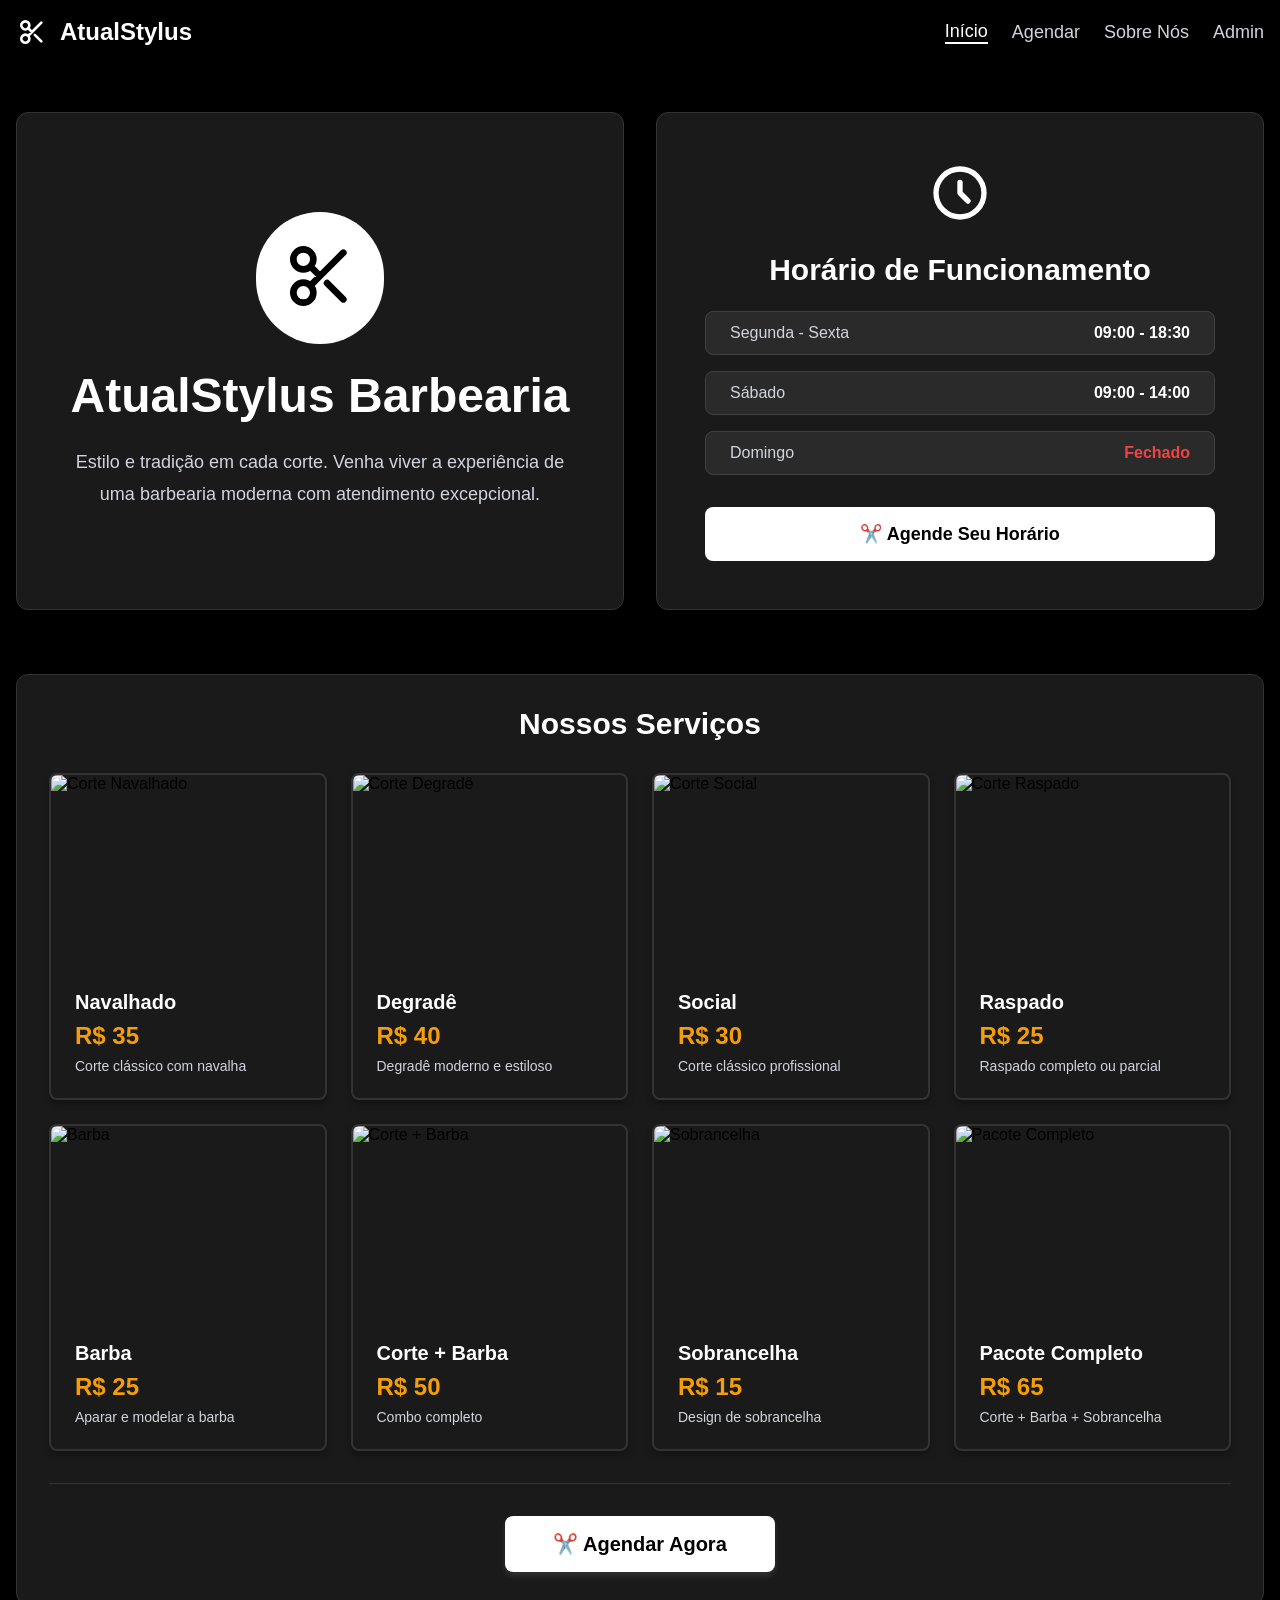
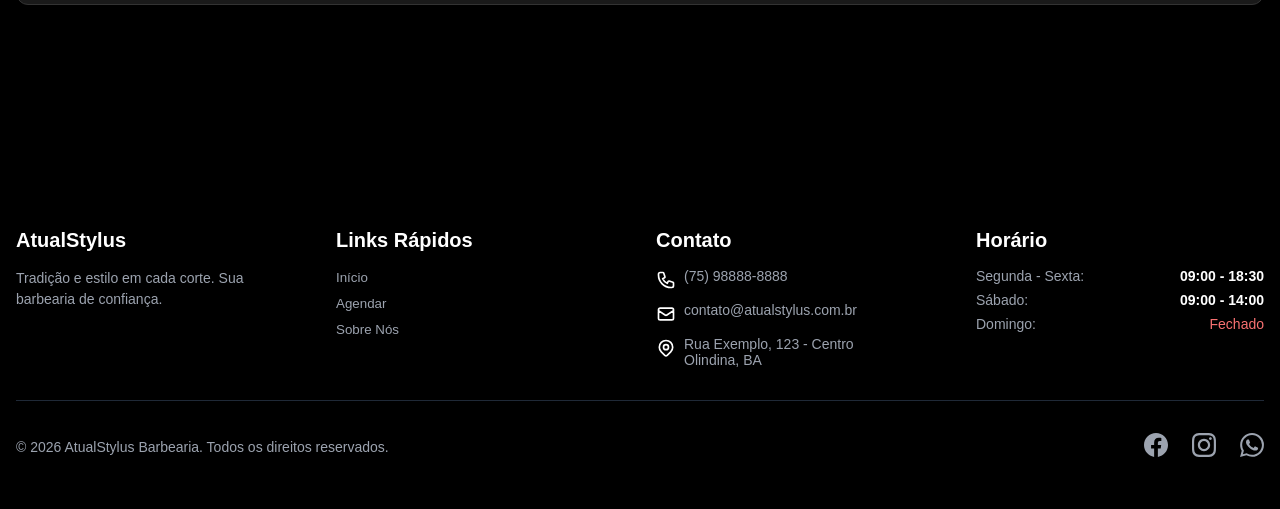
==== Index.html @ 541017ac "Primeiro commit" ====
<!DOCTYPE html>
<html lang="pt-BR">
<head>
    <meta charset="UTF-8">
    <meta name="viewport" content="width=device-width, initial-scale=1.0">
    <title>AtualStylus Barbearia</title>
    <script src="https://cdn.tailwindcss.com"></script>
    <link rel="stylesheet" href="style.css">
</head>
<body class="corpo-site">
    <!-- CABEÇALHO -->
    <header class="cabecalho">
        <div class="container-cabecalho">
            <div class="barra-navegacao">
                <!-- LOGO -->
                <div class="logo">
                    <svg class="icone-logo" fill="none" stroke="currentColor" viewBox="0 0 24 24">
                        <path stroke-linecap="round" stroke-linejoin="round" stroke-width="2" d="M14.121 14.121L19 19m-7-7l7-7m-7 7l-2.879 2.879M12 12L9.121 9.121m0 5.758a3 3 0 10-4.243 4.243 3 3 0 004.243-4.243zm0-5.758a3 3 0 10-4.243-4.243 3 3 0 004.243 4.243z" />
                    </svg>
                    <h1 class="nome-logo">AtualStylus</h1>
                </div>
                
                <!-- BOTÃO MENU MOBILE -->
                <button id="botaoMenuMobile" class="botao-menu-mobile">
                    <svg id="iconeMenu" class="icone-hamburguer" fill="none" stroke="currentColor" viewBox="0 0 24 24">
                        <path stroke-linecap="round" stroke-linejoin="round" stroke-width="2" d="M4 6h16M4 12h16M4 18h16" />
                    </svg>
                    <svg id="iconeFechar" class="icone-fechar hidden" fill="none" stroke="currentColor" viewBox="0 0 24 24">
                        <path stroke-linecap="round" stroke-linejoin="round" stroke-width="2" d="M6 18L18 6M6 6l12 12" />
                    </svg>
                </button>

                <!-- NAVEGAÇÃO DESKTOP -->
                <nav id="navegacaoDesktop" class="menu-desktop">
                    <button onclick="mostrarPagina('inicio')" class="link-menu ativo">Início</button>
                    <button onclick="mostrarPagina('agendamento')" class="link-menu">Agendar</button>
                    <button onclick="mostrarPagina('sobre')" class="link-menu">Sobre Nós</button>
                    <button onclick="mostrarPagina('login')" id="botaoAdmin" class="link-menu">Admin</button>
                    <button onclick="deslogar()" id="botaoSair" class="link-menu-sair hidden">Sair</button>
                </nav>
            </div>

            <!-- NAVEGAÇÃO MOBILE -->
            <nav id="navegacaoMobile" class="menu-mobile hidden">
                <button onclick="mostrarPagina('inicio')" class="item-menu-mobile">Início</button>
                <button onclick="mostrarPagina('agendamento')" class="item-menu-mobile">Agendar</button>
                <button onclick="mostrarPagina('sobre')" class="item-menu-mobile">Sobre Nós</button>
                <button onclick="mostrarPagina('login')" id="botaoAdminMobile" class="item-menu-mobile">Admin</button>
                <button onclick="deslogar()" id="botaoSairMobile" class="item-menu-mobile-sair hidden">Sair</button>
            </nav>
        </div>
    </header>

    <!-- CONTEÚDO PRINCIPAL -->
    <main class="conteudo-principal">
        
        <!-- PÁGINA INICIAL -->
        <div id="paginaInicio" class="pagina ativa">
            <!-- SEÇÃO HERO COM 2 COLUNAS -->
            <div class="secao-hero-dividida">
                <!-- COLUNA ESQUERDA - TEXTO -->
                <div class="coluna-hero-texto">
                    <div class="conteudo-hero-texto">
                        <div class="container-icone-hero">
                            <div class="circulo-icone">
                                <svg class="icone-tesoura-grande" fill="none" stroke="currentColor" viewBox="0 0 24 24">
                                    <path stroke-linecap="round" stroke-linejoin="round" stroke-width="2" d="M14.121 14.121L19 19m-7-7l7-7m-7 7l-2.879 2.879M12 12L9.121 9.121m0 5.758a3 3 0 10-4.243 4.243 3 3 0 004.243-4.243zm0-5.758a3 3 0 10-4.243-4.243 3 3 0 004.243 4.243z" />
                                </svg>
                            </div>
                        </div>
                        <h2 class="titulo-hero">AtualStylus Barbearia</h2>
                        <p class="subtitulo-hero">
                            Estilo e tradição em cada corte. Venha viver a experiência de uma barbearia moderna com atendimento excepcional.
                        </p>
                    </div>
                </div>

                <!-- COLUNA DIREITA - HORÁRIO E BOTÃO -->
                <div class="coluna-hero-horario">
                    <div class="caixa-horario-hero">
                        <svg class="icone-relogio-hero" fill="none" stroke="currentColor" viewBox="0 0 24 24">
                            <path stroke-linecap="round" stroke-linejoin="round" stroke-width="2" d="M12 8v4l3 3m6-3a9 9 0 11-18 0 9 9 0 0118 0z" />
                        </svg>
                        <h3 class="titulo-horario-hero">Horário de Funcionamento</h3>
                        <div class="lista-horarios-hero">
                            <div class="item-horario-hero">
                                <span class="dia-semana-hero">Segunda - Sexta</span>
                                <span class="hora-funcionamento-hero">09:00 - 18:30</span>
                            </div>
                            <div class="item-horario-hero">
                                <span class="dia-semana-hero">Sábado</span>
                                <span class="hora-funcionamento-hero">09:00 - 14:00</span>
                            </div>
                            <div class="item-horario-hero">
                                <span class="dia-semana-hero">Domingo</span>
                                <span class="hora-fechado-hero">Fechado</span>
                            </div>
                        </div>
                        <button onclick="mostrarPagina('agendamento')" class="botao-agendar-hero">
                            ✂️ Agende Seu Horário
                        </button>
                    </div>
                </div>
            </div>

            <!-- SEÇÃO SERVIÇOS -->
            <div class="secao-servicos">
                <h3 class="titulo-secao">Nossos Serviços</h3>
                <div class="grid-servicos">
                    <div class="cartao-servico" onclick="agendarServico('Navalhado - R$ 35')">
                        <div class="imagem-servico">
                            <img src="https://images.unsplash.com/photo-1621605815971-fbc98d665033?w=400&h=300&fit=crop" alt="Corte Navalhado" class="foto-servico">
                        </div>
                        <h4 class="nome-servico">Navalhado</h4>
                        <p class="preco-servico">R$ 35</p>
                        <p class="descricao-servico">Corte clássico com navalha</p>
                    </div>
                    <div class="cartao-servico" onclick="agendarServico('Degradê - R$ 40')">
                        <div class="imagem-servico">
                            <img src="https://images.unsplash.com/photo-1622286342621-4bd786c2447c?w=400&h=300&fit=crop" alt="Corte Degradê" class="foto-servico">
                        </div>
                        <h4 class="nome-servico">Degradê</h4>
                        <p class="preco-servico">R$ 40</p>
                        <p class="descricao-servico">Degradê moderno e estiloso</p>
                    </div>
                    <div class="cartao-servico" onclick="agendarServico('Social - R$ 30')">
                        <div class="imagem-servico">
                            <img src="https://images.unsplash.com/photo-1605497788044-5a32c7078486?w=400&h=300&fit=crop" alt="Corte Social" class="foto-servico">
                        </div>
                        <h4 class="nome-servico">Social</h4>
                        <p class="preco-servico">R$ 30</p>
                        <p class="descricao-servico">Corte clássico profissional</p>
                    </div>
                    <div class="cartao-servico" onclick="agendarServico('Raspado - R$ 25')">
                        <div class="imagem-servico">
                            <img src="https://images.unsplash.com/photo-1503951914875-452162b0f3f1?w=400&h=300&fit=crop" alt="Corte Raspado" class="foto-servico">
                        </div>
                        <h4 class="nome-servico">Raspado</h4>
                        <p class="preco-servico">R$ 25</p>
                        <p class="descricao-servico">Raspado completo ou parcial</p>
                    </div>
                    <div class="cartao-servico" onclick="agendarServico('Barba - R$ 25')">
                        <div class="imagem-servico">
                            <img src="https://images.unsplash.com/photo-1621607512214-68297480165e?w=400&h=300&fit=crop" alt="Barba" class="foto-servico">
                        </div>
                        <h4 class="nome-servico">Barba</h4>
                        <p class="preco-servico">R$ 25</p>
                        <p class="descricao-servico">Aparar e modelar a barba</p>
                    </div>
                    <div class="cartao-servico" onclick="agendarServico('Corte + Barba - R$ 50')">
                        <div class="imagem-servico">
                            <img src="https://images.unsplash.com/photo-1599351431202-1e0f0137899a?w=400&h=300&fit=crop" alt="Corte + Barba" class="foto-servico">
                        </div>
                        <h4 class="nome-servico">Corte + Barba</h4>
                        <p class="preco-servico">R$ 50</p>
                        <p class="descricao-servico">Combo completo</p>
                    </div>
                    <div class="cartao-servico" onclick="agendarServico('Sobrancelha - R$ 15')">
                        <div class="imagem-servico">
                            <img src="https://images.unsplash.com/photo-1587904862716-b5c6ac1d6d43?w=400&h=300&fit=crop" alt="Sobrancelha" class="foto-servico">
                        </div>
                        <h4 class="nome-servico">Sobrancelha</h4>
                        <p class="preco-servico">R$ 15</p>
                        <p class="descricao-servico">Design de sobrancelha</p>
                    </div>
                    <div class="cartao-servico" onclick="agendarServico('Pacote Completo - R$ 65')">
                        <div class="imagem-servico">
                            <img src="https://images.unsplash.com/photo-1585747860715-2ba37e788b70?w=400&h=300&fit=crop" alt="Pacote Completo" class="foto-servico">
                        </div>
                        <h4 class="nome-servico">Pacote Completo</h4>
                        <p class="preco-servico">R$ 65</p>
                        <p class="descricao-servico">Corte + Barba + Sobrancelha</p>
                    </div>
                </div>
                
                <!-- BOTÃO DE AGENDAMENTO NO FINAL DOS SERVIÇOS -->
                <div class="container-botao-servicos">
                    <button onclick="mostrarPagina('agendamento')" class="botao-agendar-servicos">
                        ✂️ Agendar Agora
                    </button>
                </div>
            </div>
        </div>

        <!-- PÁGINA AGENDAMENTO -->
        <div id="paginaAgendamento" class="pagina">
            <div class="container-agendamento">
                <h2 class="titulo-agendamento">Agende seu Horário</h2>
                
                <!-- STATUS DE FIDELIDADE -->
                <div id="statusFidelidade"></div>
                
                <div class="formulario-agendamento">
                    <div class="campo-formulario">
                        <label class="label-campo">Nome Completo</label>
                        <input type="text" id="campoNome" class="input-campo" placeholder="Seu nome">
                    </div>

                    <div class="campo-formulario">
                        <label class="label-campo">WhatsApp</label>
                        <input type="tel" id="campoTelefone" class="input-campo" placeholder="(00) 00000-0000">
                        <p class="texto-info-fidelidade">💡 Seu número é usado para o programa de fidelidade</p>
                    </div>

                    <div class="campo-formulario">
                        <label class="label-campo">Escolha seu Barbeiro</label>
                        <div class="grid-barbeiros">
                            <label class="cartao-barbeiro">
                                <input type="radio" name="barbeiro" value="1" id="campoBarbeiro" class="input-radio-barbeiro">
                                <div class="conteudo-barbeiro">
                                    <img src="https://images.unsplash.com/photo-1507003211169-0a1dd7228f2d?w=200&h=200&fit=crop" alt="Carlos Silva" class="foto-barbeiro">
                                    <p class="nome-barbeiro-card">Carlos Silva</p>
                                </div>
                            </label>
                            <label class="cartao-barbeiro">
                                <input type="radio" name="barbeiro" value="2" class="input-radio-barbeiro">
                                <div class="conteudo-barbeiro">
                                    <img src="https://images.unsplash.com/photo-1500648767791-00dcc994a43e?w=200&h=200&fit=crop" alt="Roberto Santos" class="foto-barbeiro">
                                    <p class="nome-barbeiro-card">Roberto Santos</p>
                                </div>
                            </label>
                            <label class="cartao-barbeiro">
                                <input type="radio" name="barbeiro" value="3" class="input-radio-barbeiro">
                                <div class="conteudo-barbeiro">
                                    <img src="https://images.unsplash.com/photo-1506794778202-cad84cf45f1d?w=200&h=200&fit=crop" alt="Fernando Lima" class="foto-barbeiro">
                                    <p class="nome-barbeiro-card">Fernando Lima</p>
                                </div>
                            </label>
                        </div>
                    </div>

                    <div class="campo-formulario">
                        <label class="label-campo">Serviço</label>
                        <select id="campoServico" class="select-campo">
                            <option value="">Selecione um serviço</option>
                            <option value="Navalhado - R$ 35">Navalhado - R$ 35</option>
                            <option value="Degradê - R$ 40">Degradê - R$ 40</option>
                            <option value="Social - R$ 30">Social - R$ 30</option>
                            <option value="Raspado - R$ 25">Raspado - R$ 25</option>
                            <option value="Barba - R$ 25">Barba - R$ 25</option>
                            <option value="Corte + Barba - R$ 50">Corte + Barba - R$ 50</option>
                            <option value="Sobrancelha - R$ 15">Sobrancelha - R$ 15</option>
                            <option value="Pacote Completo - R$ 65">Pacote Completo - R$ 65</option>
                        </select>
                    </div>

                    <div class="campo-formulario">
                        <label class="label-campo">Data</label>
                        <input type="date" id="campoData" class="input-campo">
                    </div>

                    <div class="campo-formulario">
                        <label class="label-campo">Horário</label>
                        <select id="campoHorario" class="select-campo">
                            <option value="">Primeiro selecione data e barbeiro</option>
                        </select>
                        <p class="texto-info-horario">Os horários disponíveis variam por barbeiro</p>
                    </div>

                    <button onclick="confirmarAgendamento()" class="botao-confirmar">
                        Confirmar Agendamento
                    </button>
                </div>
            </div>
        </div>

        <!-- PÁGINA SOBRE NÓS -->
        <div id="paginaSobre" class="pagina">
            <div class="container-sobre">
                <div class="caixa-sobre">
                    <h2 class="titulo-sobre">Sobre Nós</h2>
                    <p class="texto-sobre">
                        A <strong class="destaque-texto">AtualStylus Barbearia</strong> nasceu com o propósito de resgatar a tradição das barbearias clássicas, combinando técnicas tradicionais com o melhor da modernidade.
                    </p>
                    <p class="texto-sobre">
                        Nossa equipe é formada por profissionais altamente qualificados e apaixonados pela arte de cuidar da aparência masculina. Cada corte é executado com precisão e dedicação, garantindo que você saia daqui não apenas com um visual renovado, mas com a autoestima elevada.
                    </p>
                    <p class="texto-sobre">
                        Venha nos visitar e descubra por que somos referência em estilo e qualidade na região!
                    </p>
                </div>

                <div class="grid-valores">
                    <div class="caixa-valor">
                        <h3 class="titulo-valor">Nossa Missão</h3>
                        <p class="texto-valor">
                            Proporcionar uma experiência única de cuidado pessoal, valorizando a tradição e o estilo de cada cliente.
                        </p>
                    </div>
                    <div class="caixa-valor">
                        <h3 class="titulo-valor">Nossos Valores</h3>
                        <p class="texto-valor">
                            Qualidade, respeito, tradição e excelência no atendimento são os pilares que guiam nosso trabalho diário.
                        </p>
                    </div>
                </div>
            </div>
        </div>

        <!-- PÁGINA LOGIN ADMIN -->
        <div id="paginaLogin" class="pagina">
            <div class="container-login">
                <div class="cabecalho-login">
                    <svg class="icone-cadeado" fill="none" stroke="currentColor" viewBox="0 0 24 24">
                        <path stroke-linecap="round" stroke-linejoin="round" stroke-width="2" d="M12 15v2m-6 4h12a2 2 0 002-2v-6a2 2 0 00-2-2H6a2 2 0 00-2 2v6a2 2 0 002 2zm10-10V7a4 4 0 00-8 0v4h8z" />
                    </svg>
                    <h2 class="titulo-login">Acesso Admin</h2>
                </div>
                <div class="formulario-login">
                    <div class="campo-formulario">
                        <label class="label-campo">Senha</label>
                        <input type="password" id="campoSenhaAdmin" class="input-campo" placeholder="Digite a senha">
                    </div>
                    <button onclick="fazerLogin()" class="botao-login">Entrar</button>
                    <p class="texto-info-senha">Senha padrão: admin123</p>
                </div>
            </div>
        </div>

        <!-- PÁGINA ADMIN -->
        <div id="paginaAdmin" class="pagina">
            <div class="painel-admin">
                <div class="cabecalho-admin">
                    <h2 class="titulo-admin">Agenda de Atendimentos</h2>
                    <span id="contadorAgendamentos" class="contador-agendamentos">0 agendamentos</span>
                </div>
                <div id="listaAgendamentos"></div>
            </div>
        </div>
    </main>

    <!-- RODAPÉ -->
    <footer class="rodape">
        <div class="container-rodape">
            <div class="grid-rodape">
                <!-- COLUNA 1 - SOBRE -->
                <div class="coluna-rodape">
                    <h3 class="titulo-coluna">AtualStylus</h3>
                    <p class="texto-coluna">
                        Tradição e estilo em cada corte. Sua barbearia de confiança.
                    </p>
                </div>

                <!-- COLUNA 2 - LINKS RÁPIDOS -->
                <div class="coluna-rodape">
                    <h3 class="titulo-coluna-branca">Links Rápidos</h3>
                    <ul class="lista-links">
                        <li><button onclick="mostrarPagina('inicio')" class="link-rodape">Início</button></li>
                        <li><button onclick="mostrarPagina('agendamento')" class="link-rodape">Agendar</button></li>
                        <li><button onclick="mostrarPagina('sobre')" class="link-rodape">Sobre Nós</button></li>
                    </ul>
                </div>

                <!-- COLUNA 3 - CONTATO -->
                <div class="coluna-rodape">
                    <h3 class="titulo-coluna-branca">Contato</h3>
                    <ul class="lista-contato">
                        <li class="item-contato">
                            <svg class="icone-contato" fill="none" stroke="currentColor" viewBox="0 0 24 24">
                                <path stroke-linecap="round" stroke-linejoin="round" stroke-width="2" d="M3 5a2 2 0 012-2h3.28a1 1 0 01.948.684l1.498 4.493a1 1 0 01-.502 1.21l-2.257 1.13a11.042 11.042 0 005.516 5.516l1.13-2.257a1 1 0 011.21-.502l4.493 1.498a1 1 0 01.684.949V19a2 2 0 01-2 2h-1C9.716 21 3 14.284 3 6V5z" />
                            </svg>
                            <span class="texto-contato">(75) 98888-8888</span>
                        </li>
                        <li class="item-contato">
                            <svg class="icone-contato" fill="none" stroke="currentColor" viewBox="0 0 24 24">
                                <path stroke-linecap="round" stroke-linejoin="round" stroke-width="2" d="M3 8l7.89 5.26a2 2 0 002.22 0L21 8M5 19h14a2 2 0 002-2V7a2 2 0 00-2-2H5a2 2 0 00-2 2v10a2 2 0 002 2z" />
                            </svg>
                            <span class="texto-contato">contato@atualstylus.com.br</span>
                        </li>
                        <li class="item-contato">
                            <svg class="icone-contato" fill="none" stroke="currentColor" viewBox="0 0 24 24">
                                <path stroke-linecap="round" stroke-linejoin="round" stroke-width="2" d="M17.657 16.657L13.414 20.9a1.998 1.998 0 01-2.827 0l-4.244-4.243a8 8 0 1111.314 0z" />
                                <path stroke-linecap="round" stroke-linejoin="round" stroke-width="2" d="M15 11a3 3 0 11-6 0 3 3 0 016 0z" />
                            </svg>
                            <span class="texto-contato">Rua Exemplo, 123 - Centro<br>Olindina, BA</span>
                        </li>
                    </ul>
                </div>

                <!-- COLUNA 4 - HORÁRIO -->
                <div class="coluna-rodape">
                    <h3 class="titulo-coluna-branca">Horário</h3>
                    <ul class="lista-horario-rodape">
                        <li class="item-horario">
                            <span class="dia-semana">Segunda - Sexta:</span>
                            <span class="hora-funcionamento">09:00 - 18:30</span>
                        </li>
                        <li class="item-horario">
                            <span class="dia-semana">Sábado:</span>
                            <span class="hora-funcionamento">09:00 - 14:00</span>
                        </li>
                        <li class="item-horario">
                            <span class="dia-semana">Domingo:</span>
                            <span class="hora-fechado">Fechado</span>
                        </li>
                    </ul>
                </div>
            </div>

            <!-- LINHA DIVISÓRIA RODAPÉ -->
            <div class="divisoria-rodape">
                <div class="container-copyright">
                    <p class="texto-copyright">© 2026 AtualStylus Barbearia. Todos os direitos reservados.</p>
                    <div class="redes-sociais">
                        <a href="#" class="icone-rede-social">
                            <svg class="icone-social" fill="currentColor" viewBox="0 0 24 24">
                                <path d="M24 12.073c0-6.627-5.373-12-12-12s-12 5.373-12 12c0 5.99 4.388 10.954 10.125 11.854v-8.385H7.078v-3.47h3.047V9.43c0-3.007 1.792-4.669 4.533-4.669 1.312 0 2.686.235 2.686.235v2.953H15.83c-1.491 0-1.956.925-1.956 1.874v2.25h3.328l-.532 3.47h-2.796v8.385C19.612 23.027 24 18.062 24 12.073z"/>
                            </svg>
                        </a>
                        <a href="#" class="icone-rede-social">
                            <svg class="icone-social" fill="currentColor" viewBox="0 0 24 24">
                                <path d="M12 2.163c3.204 0 3.584.012 4.85.07 3.252.148 4.771 1.691 4.919 4.919.058 1.265.069 1.645.069 4.849 0 3.205-.012 3.584-.069 4.849-.149 3.225-1.664 4.771-4.919 4.919-1.266.058-1.644.07-4.85.07-3.204 0-3.584-.012-4.849-.07-3.26-.149-4.771-1.699-4.919-4.92-.058-1.265-.07-1.644-.07-4.849 0-3.204.013-3.583.07-4.849.149-3.227 1.664-4.771 4.919-4.919 1.266-.057 1.645-.069 4.849-.069zm0-2.163c-3.259 0-3.667.014-4.947.072-4.358.2-6.78 2.618-6.98 6.98-.059 1.281-.073 1.689-.073 4.948 0 3.259.014 3.668.072 4.948.2 4.358 2.618 6.78 6.98 6.98 1.281.058 1.689.072 4.948.072 3.259 0 3.668-.014 4.948-.072 4.354-.2 6.782-2.618 6.979-6.98.059-1.28.073-1.689.073-4.948 0-3.259-.014-3.667-.072-4.947-.196-4.354-2.617-6.78-6.979-6.98-1.281-.059-1.69-.073-4.949-.073zm0 5.838c-3.403 0-6.162 2.759-6.162 6.162s2.759 6.163 6.162 6.163 6.162-2.759 6.162-6.163c0-3.403-2.759-6.162-6.162-6.162zm0 10.162c-2.209 0-4-1.79-4-4 0-2.209 1.791-4 4-4s4 1.791 4 4c0 2.21-1.791 4-4 4zm6.406-11.845c-.796 0-1.441.645-1.441 1.44s.645 1.44 1.441 1.44c.795 0 1.439-.645 1.439-1.44s-.644-1.44-1.439-1.44z"/>
                            </svg>
                        </a>
                        <a href="https://wa.me/5575988888888" target="_blank" class="icone-rede-social">
                            <svg class="icone-social" fill="currentColor" viewBox="0 0 24 24">
                                <path d="M17.472 14.382c-.297-.149-1.758-.867-2.03-.967-.273-.099-.471-.148-.67.15-.197.297-.767.966-.94 1.164-.173.199-.347.223-.644.075-.297-.15-1.255-.463-2.39-1.475-.883-.788-1.48-1.761-1.653-2.059-.173-.297-.018-.458.13-.606.134-.133.298-.347.446-.52.149-.174.198-.298.298-.497.099-.198.05-.371-.025-.52-.075-.149-.669-1.612-.916-2.207-.242-.579-.487-.5-.669-.51-.173-.008-.371-.01-.57-.01-.198 0-.52.074-.792.372-.272.297-1.04 1.016-1.04 2.479 0 1.462 1.065 2.875 1.213 3.074.149.198 2.096 3.2 5.077 4.487.709.306 1.262.489 1.694.625.712.227 1.36.195 1.871.118.571-.085 1.758-.719 2.006-1.413.248-.694.248-1.289.173-1.413-.074-.124-.272-.198-.57-.347m-5.421 7.403h-.004a9.87 9.87 0 01-5.031-1.378l-.361-.214-3.741.982.998-3.648-.235-.374a9.86 9.86 0 01-1.51-5.26c.001-5.45 4.436-9.884 9.888-9.884 2.64 0 5.122 1.03 6.988 2.898a9.825 9.825 0 012.893 6.994c-.003 5.45-4.437 9.884-9.885 9.884m8.413-18.297A11.815 11.815 0 0012.05 0C5.495 0 .16 5.335.157 11.892c0 2.096.547 4.142 1.588 5.945L.057 24l6.305-1.654a11.882 11.882 0 005.683 1.448h.005c6.554 0 11.89-5.335 11.893-11.893a11.821 11.821 0 00-3.48-8.413z"/>
                            </svg>
                        </a>
                    </div>
                </div>
            </div>
        </div>
    </footer>

    <script src="script.js"></script>
</body>
</html>
---- style.css ----
/* RESET E CONFIGURAÇÕES GERAIS */
* {
    margin: 0;
    padding: 0;
    box-sizing: border-box;
}

body {
    font-family: 'Segoe UI', Tahoma, Geneva, Verdana, sans-serif;
}

select, input {
    color-scheme: dark;
}

/* Sobrescrever estilos do Tailwind */
.input-campo:focus,
.select-campo:focus {
    outline: 2px solid #ffffff;
    outline-offset: 2px;
}

.input-campo::placeholder {
    color: #6b7280;
}

/* CORPO DO SITE */
.corpo-site {
    background-color: #000000;
    min-height: 100vh;
}

/* SISTEMA DE PÁGINAS */
.pagina {
    display: none;
}

.pagina.ativa {
    display: block;
}

/* ========== CABEÇALHO ========== */
.cabecalho {
    background-color: #000000;
    box-shadow: 0 10px 15px -3px rgba(0, 0, 0, 0.1);
    position: sticky;
    top: 0;
    z-index: 50;
}

.container-cabecalho {
    max-width: 1280px;
    margin: 0 auto;
    padding: 0 1rem;
}

.barra-navegacao {
    display: flex;
    justify-content: space-between;
    align-items: center;
    padding: 1rem 0;
}

/* LOGO */
.logo {
    display: flex;
    align-items: center;
    gap: 0.75rem;
}

.icone-logo {
    height: 2rem;
    width: 2rem;
    color: #ffffff;
}

.nome-logo {
    font-size: 1.5rem;
    font-weight: bold;
    color: white;
}

/* MENU MOBILE */
.botao-menu-mobile {
    display: block;
    color: white;
    background: none;
    border: none;
    cursor: pointer;
}

.icone-hamburguer,
.icone-fechar {
    height: 1.5rem;
    width: 1.5rem;
}

/* NAVEGAÇÃO DESKTOP */
.menu-desktop {
    display: none;
    gap: 1.5rem;
}

.link-menu {
    font-size: 1.125rem;
    font-weight: 500;
    color: #d1d5db;
    background: none;
    border: none;
    cursor: pointer;
    transition: color 0.3s;
}

.link-menu:hover {
    color: white;
}

.link-menu.ativo {
    color: #ffffff;
    border-bottom: 2px solid #ffffff;
}

.link-menu-sair {
    font-size: 1.125rem;
    font-weight: 500;
    color: #f87171;
    background: none;
    border: none;
    cursor: pointer;
    transition: color 0.3s;
}

.link-menu-sair:hover {
    color: #fca5a5;
}

/* NAVEGAÇÃO MOBILE */
.menu-mobile {
    padding-bottom: 1rem;
    display: flex;
    flex-direction: column;
    gap: 0.5rem;
}

.item-menu-mobile {
    width: 100%;
    text-align: left;
    padding: 0.5rem 1rem;
    color: #d1d5db;
    background: none;
    border: none;
    border-radius: 0.375rem;
    cursor: pointer;
    transition: background-color 0.3s;
}

.item-menu-mobile:hover {
    background-color: #1f2937;
}

.item-menu-mobile-sair {
    width: 100%;
    text-align: left;
    padding: 0.5rem 1rem;
    color: #f87171;
    background: none;
    border: none;
    border-radius: 0.375rem;
    cursor: pointer;
    transition: background-color 0.3s;
}

.item-menu-mobile-sair:hover {
    background-color: #1f2937;
}

/* ========== CONTEÚDO PRINCIPAL ========== */
.conteudo-principal {
    max-width: 1280px;
    margin: 0 auto;
    padding: 3rem 1rem;
}

/* ========== PÁGINA INICIAL ========== */
/* SEÇÃO HERO COM 2 COLUNAS */
.secao-hero-dividida {
    display: grid;
    grid-template-columns: 1fr;
    gap: 2rem;
    margin-bottom: 4rem;
}

/* COLUNA ESQUERDA - TEXTO */
.coluna-hero-texto {
    background-color: #1a1a1a;
    border-radius: 0.75rem;
    padding: 3rem;
    border: 1px solid #333333;
    display: flex;
    align-items: center;
    justify-content: center;
}

.conteudo-hero-texto {
    text-align: center;
    width: 100%;
}

.container-icone-hero {
    display: flex;
    justify-content: center;
    margin-bottom: 1.5rem;
}

.circulo-icone {
    background-color: #ffffff;
    padding: 1.5rem;
    border-radius: 9999px;
}

.icone-tesoura-grande {
    height: 5rem;
    width: 5rem;
    color: #000000;
}

.titulo-hero {
    font-size: 3rem;
    font-weight: bold;
    color: white;
    margin-bottom: 1.5rem;
}

.subtitulo-hero {
    font-size: 1.125rem;
    color: #d1d5db;
    line-height: 1.75;
}

/* COLUNA DIREITA - HORÁRIO E BOTÃO */
.coluna-hero-horario {
    background-color: #1a1a1a;
    border-radius: 0.75rem;
    padding: 3rem;
    border: 1px solid #333333;
    display: flex;
    align-items: center;
    justify-content: center;
}

.caixa-horario-hero {
    width: 100%;
    text-align: center;
}

.icone-relogio-hero {
    height: 4rem;
    width: 4rem;
    color: #ffffff;
    margin: 0 auto 1.5rem;
}

.titulo-horario-hero {
    font-size: 1.875rem;
    font-weight: bold;
    color: white;
    margin-bottom: 1.5rem;
}

.lista-horarios-hero {
    display: flex;
    flex-direction: column;
    gap: 1rem;
    margin-bottom: 2rem;
}

.item-horario-hero {
    display: flex;
    justify-content: space-between;
    align-items: center;
    padding: 0.75rem 1.5rem;
    background-color: #2a2a2a;
    border-radius: 0.5rem;
    border: 1px solid #404040;
}

.dia-semana-hero {
    color: #d1d5db;
    font-weight: 500;
}

.hora-funcionamento-hero {
    color: #ffffff;
    font-weight: bold;
}

.hora-fechado-hero {
    color: #ef4444;
    font-weight: bold;
}

.botao-agendar-hero {
    background-color: #ffffff;
    color: #000000;
    padding: 1rem 2rem;
    border-radius: 0.5rem;
    font-size: 1.125rem;
    font-weight: 600;
    border: none;
    cursor: pointer;
    transition: all 0.3s;
    width: 100%;
}

.botao-agendar-hero:hover {
    background-color: #e5e5e5;
    transform: scale(1.05);
}

/* SEÇÃO SERVIÇOS */
.secao-servicos {
    background-color: #1a1a1a;
    border-radius: 0.75rem;
    padding: 2rem;
    margin-bottom: 4rem;
    border: 1px solid #333333;
}

.titulo-secao {
    font-size: 1.875rem;
    font-weight: bold;
    color: white;
    text-align: center;
    margin-bottom: 2rem;
}

/* CONTAINER BOTÃO NO FINAL DOS SERVIÇOS */
.container-botao-servicos {
    margin-top: 2rem;
    text-align: center;
    padding-top: 2rem;
    border-top: 1px solid #333333;
}

.botao-agendar-servicos {
    background-color: #ffffff;
    color: #000000;
    padding: 1rem 3rem;
    border-radius: 0.5rem;
    font-size: 1.25rem;
    font-weight: 600;
    border: none;
    cursor: pointer;
    transition: all 0.3s;
    box-shadow: 0 4px 6px rgba(255, 255, 255, 0.1);
}

.botao-agendar-servicos:hover {
    background-color: #e5e5e5;
    transform: scale(1.05);
    box-shadow: 0 6px 12px rgba(255, 255, 255, 0.2);
}

.grid-servicos {
    display: grid;
    grid-template-columns: 1fr;
    gap: 1.5rem;
}

.cartao-servico {
    background-color: #1a1a1a;
    border-radius: 0.5rem;
    overflow: hidden;
    cursor: pointer;
    transition: all 0.3s;
    box-shadow: 0 4px 6px rgba(0, 0, 0, 0.3);
    border: 2px solid #333333;
}

.cartao-servico:hover {
    background-color: #2a2a2a;
    transform: translateY(-5px);
    box-shadow: 0 10px 20px rgba(255, 255, 255, 0.1);
    border-color: #ffffff;
}

.imagem-servico {
    width: 100%;
    height: 200px;
    overflow: hidden;
    position: relative;
}

.foto-servico {
    width: 100%;
    height: 100%;
    object-fit: cover;
    transition: transform 0.3s;
}

.cartao-servico:hover .foto-servico {
    transform: scale(1.1);
}

.nome-servico {
    font-size: 1.25rem;
    font-weight: 600;
    color: white;
    margin: 1rem 1.5rem 0.5rem 1.5rem;
}

.preco-servico {
    font-size: 1.5rem;
    color: #f59e0b;
    font-weight: bold;
    margin: 0 1.5rem 0.5rem 1.5rem;
}

.descricao-servico {
    font-size: 0.875rem;
    color: #d1d5db;
    margin: 0 1.5rem 1.5rem 1.5rem;
}

/* ========== RESPONSIVO ========== */
@media (min-width: 768px) {
    .botao-menu-mobile {
        display: none;
    }
    
    .menu-desktop {
        display: flex;
    }
    
    .secao-hero-dividida {
        grid-template-columns: 1fr 1fr;
    }
    
    .grid-servicos {
        grid-template-columns: repeat(2, 1fr);
    }
    
    .grid-valores {
        grid-template-columns: repeat(2, 1fr);
    }
    
    .grid-rodape {
        grid-template-columns: repeat(2, 1fr);
    }
    
    .container-copyright {
        flex-direction: row;
        justify-content: space-between;
    }
}

@media (min-width: 1024px) {
    .grid-servicos {
        grid-template-columns: repeat(4, 1fr);
    }
    
    .grid-rodape {
        grid-template-columns: repeat(4, 1fr);
    }
}
.container-agendamento {
    max-width: 42rem;
    margin: 0 auto;
    background-color: #1a1a1a;
    border-radius: 0.75rem;
    padding: 2rem;
    border: 1px solid #333333;
}

.titulo-agendamento {
    font-size: 1.875rem;
    font-weight: bold;
    color: white;
    text-align: center;
    margin-bottom: 1.5rem;
}

.formulario-agendamento {
    display: flex;
    flex-direction: column;
    gap: 1.5rem;
}

.campo-formulario {
    display: flex;
    flex-direction: column;
}

.label-campo {
    display: block;
    color: #d1d5db;
    margin-bottom: 0.5rem;
    font-weight: 500;
}

.input-campo,
.select-campo {
    width: 100%;
    padding: 0.75rem 1rem;
    background-color: #374151;
    color: white;
    border-radius: 0.5rem;
    border: none;
    outline: none;
}

.input-campo:focus,
.select-campo:focus {
    ring: 2px;
    ring-color: #f59e0b;
}

.botao-confirmar {
    width: 100%;
    background-color: #ffffff;
    color: #000000;
    padding: 1rem;
    border-radius: 0.5rem;
    font-size: 1.125rem;
    font-weight: 600;
    border: none;
    cursor: pointer;
    transition: all 0.3s;
}

.botao-confirmar:hover {
    background-color: #e5e5e5;
    transform: scale(1.05);
}

/* ========== PÁGINA SOBRE ========== */
.container-sobre {
    max-width: 56rem;
    margin: 0 auto;
}

.caixa-sobre {
    background-color: #1a1a1a;
    border-radius: 0.75rem;
    padding: 2rem;
    margin-bottom: 2rem;
    border: 1px solid #333333;
}

.titulo-sobre {
    font-size: 2.25rem;
    font-weight: bold;
    color: white;
    text-align: center;
    margin-bottom: 1.5rem;
}

.texto-sobre {
    font-size: 1.125rem;
    color: #d1d5db;
    margin-bottom: 1rem;
    line-height: 1.75;
}

.destaque-texto {
    color: #ffffff;
    font-weight: bold;
}

.grid-valores {
    display: grid;
    grid-template-columns: 1fr;
    gap: 1.5rem;
}

.caixa-valor {
    background-color: #1a1a1a;
    border-radius: 0.75rem;
    padding: 1.5rem;
    border: 1px solid #333333;
}

.titulo-valor {
    font-size: 1.5rem;
    font-weight: bold;
    color: #ffffff;
    margin-bottom: 1rem;
}

.texto-valor {
    color: #d1d5db;
}

/* ========== PÁGINA LOGIN ========== */
.container-login {
    max-width: 28rem;
    margin: 0 auto;
    background-color: #1a1a1a;
    border-radius: 0.75rem;
    padding: 2rem;
    border: 1px solid #333333;
}

.cabecalho-login {
    text-align: center;
    margin-bottom: 1.5rem;
}

.icone-cadeado {
    height: 4rem;
    width: 4rem;
    color: #ffffff;
    margin: 0 auto 1rem auto;
}

.titulo-login {
    font-size: 1.875rem;
    font-weight: bold;
    color: white;
}

.formulario-login {
    display: flex;
    flex-direction: column;
    gap: 1.5rem;
}

.botao-login {
    width: 100%;
    background-color: #ffffff;
    color: #000000;
    padding: 0.75rem;
    border-radius: 0.5rem;
    font-weight: 600;
    border: none;
    cursor: pointer;
    transition: background-color 0.3s;
}

.botao-login:hover {
    background-color: #e5e5e5;
}

.texto-info-senha {
    color: #9ca3af;
    font-size: 0.875rem;
    text-align: center;
}

.texto-info-fidelidade {
    color: #9ca3af;
    font-size: 0.875rem;
    text-align: center;
}

.nome-barbeiro-card{
    color: #9ca3af;
    font-size: 0.875rem;
    text-align: start;
}

.texto-info-horario{
    color: #9ca3af;
    font-size: 0.875rem;
    text-align: center;
}

/* ========== PÁGINA ADMIN ========== */
.painel-admin {
    display: flex;
    flex-direction: column;
    gap: 1.5rem;
}

.cabecalho-admin {
    display: flex;
    justify-content: space-between;
    align-items: center;
    flex-wrap: wrap;
    gap: 1rem;
}

.titulo-admin {
    font-size: 1.875rem;
    font-weight: bold;
    color: white;
}

.contador-agendamentos {
    background-color: #ffffff;
    color: #000000;
    padding: 0.5rem 1rem;
    border-radius: 0.5rem;
    font-weight: 600;
}

.cartao-agendamento {
    background-color: #1a1a1a;
    border-radius: 0.75rem;
    padding: 1.5rem;
    transition: background-color 0.3s;
    margin-bottom: 1rem;
    border: 1px solid #333333;
}

.cartao-agendamento:hover {
    background-color: #2a2a2a;
}

.botao-cancelar {
    background-color: #ef4444;
    color: white;
    padding: 0.5rem 1.5rem;
    border-radius: 0.5rem;
    border: none;
    cursor: pointer;
    white-space: nowrap;
    transition: background-color 0.3s;
}

.botao-cancelar:hover {
    background-color: #dc2626;
}

/* ========== RODAPÉ ========== */
.rodape {
    background-color: #000000;
    margin-top: 4rem;
    padding: 3rem 0;
}

.container-rodape {
    max-width: 1280px;
    margin: 0 auto;
    padding: 0 1rem;
}

.grid-rodape {
    display: grid;
    grid-template-columns: 1fr;
    gap: 2rem;
    margin-bottom: 2rem;
}

.coluna-rodape {
    display: flex;
    flex-direction: column;
}

.titulo-coluna {
    font-size: 1.25rem;
    font-weight: bold;
    color: #ffffff;
    margin-bottom: 1rem;
}

.titulo-coluna-branca {
    font-size: 1.25rem;
    font-weight: bold;
    color: white;
    margin-bottom: 1rem;
}

.texto-coluna {
    color: #9ca3af;
    font-size: 0.875rem;
    line-height: 1.5;
}

.lista-links {
    list-style: none;
    display: flex;
    flex-direction: column;
    gap: 0.5rem;
}

.link-rodape {
    color: #9ca3af;
    background: none;
    border: none;
    cursor: pointer;
    text-align: left;
    padding: 0;
    transition: color 0.3s;
}

.link-rodape:hover {
    color: #ffffff;
}

.lista-contato {
    list-style: none;
    display: flex;
    flex-direction: column;
    gap: 0.75rem;
}

.item-contato {
    display: flex;
    align-items: flex-start;
    color: #9ca3af;
    font-size: 0.875rem;
}

.icone-contato {
    height: 1.25rem;
    width: 1.25rem;
    color: #ffffff;
    margin-right: 0.5rem;
    margin-top: 0.125rem;
    flex-shrink: 0;
}

.texto-contato {
    color: #9ca3af;
}

.lista-horario-rodape {
    list-style: none;
    display: flex;
    flex-direction: column;
    gap: 0.5rem;
}

.item-horario {
    display: flex;
    justify-content: space-between;
    color: #9ca3af;
    font-size: 0.875rem;
}

.dia-semana {
    color: #9ca3af;
}

.hora-funcionamento {
    color: #ffffff;
    font-weight: bold;
}

.hora-fechado {
    color: #f87171;
}

/* DIVISÓRIA DO RODAPÉ */
.divisoria-rodape {
    border-top: 1px solid #1f2937;
    padding-top: 2rem;
}

.container-copyright {
    display: flex;
    flex-direction: column;
    align-items: center;
    gap: 1rem;
}

.texto-copyright {
    color: #9ca3af;
    font-size: 0.875rem;
}

.redes-sociais {
    display: flex;
    gap: 1.5rem;
}

.icone-rede-social {
    color: #9ca3af;
    transition: color 0.3s;
}

.icone-rede-social:hover {
    color: #ffffff;
}

.icone-social {
    height: 1.5rem;
    width: 1.5rem;
}

/* ========== UTILITÁRIOS ========== */
.hidden {
    display: none;
}

/* ========== RESPONSIVO ========== */
@media (min-width: 768px) {
    .botao-menu-mobile {
        display: none;
    }
    
    .menu-desktop {
        display: flex;
    }
    
    .grid-servicos {
        grid-template-columns: repeat(2, 1fr);
    }
    
    .grid-valores {
        grid-template-columns: repeat(2, 1fr);
    }
    
    .grid-rodape {
        grid-template-columns: repeat(2, 1fr);
    }
    
    .container-copyright {
        flex-direction: row;
        justify-content: space-between;
    }
}

@media (min-width: 1024px) {
    .grid-servicos {
        grid-template-columns: repeat(4, 1fr);
    }
    
    .grid-rodape {
        grid-template-columns: repeat(4, 1fr);
    }
}
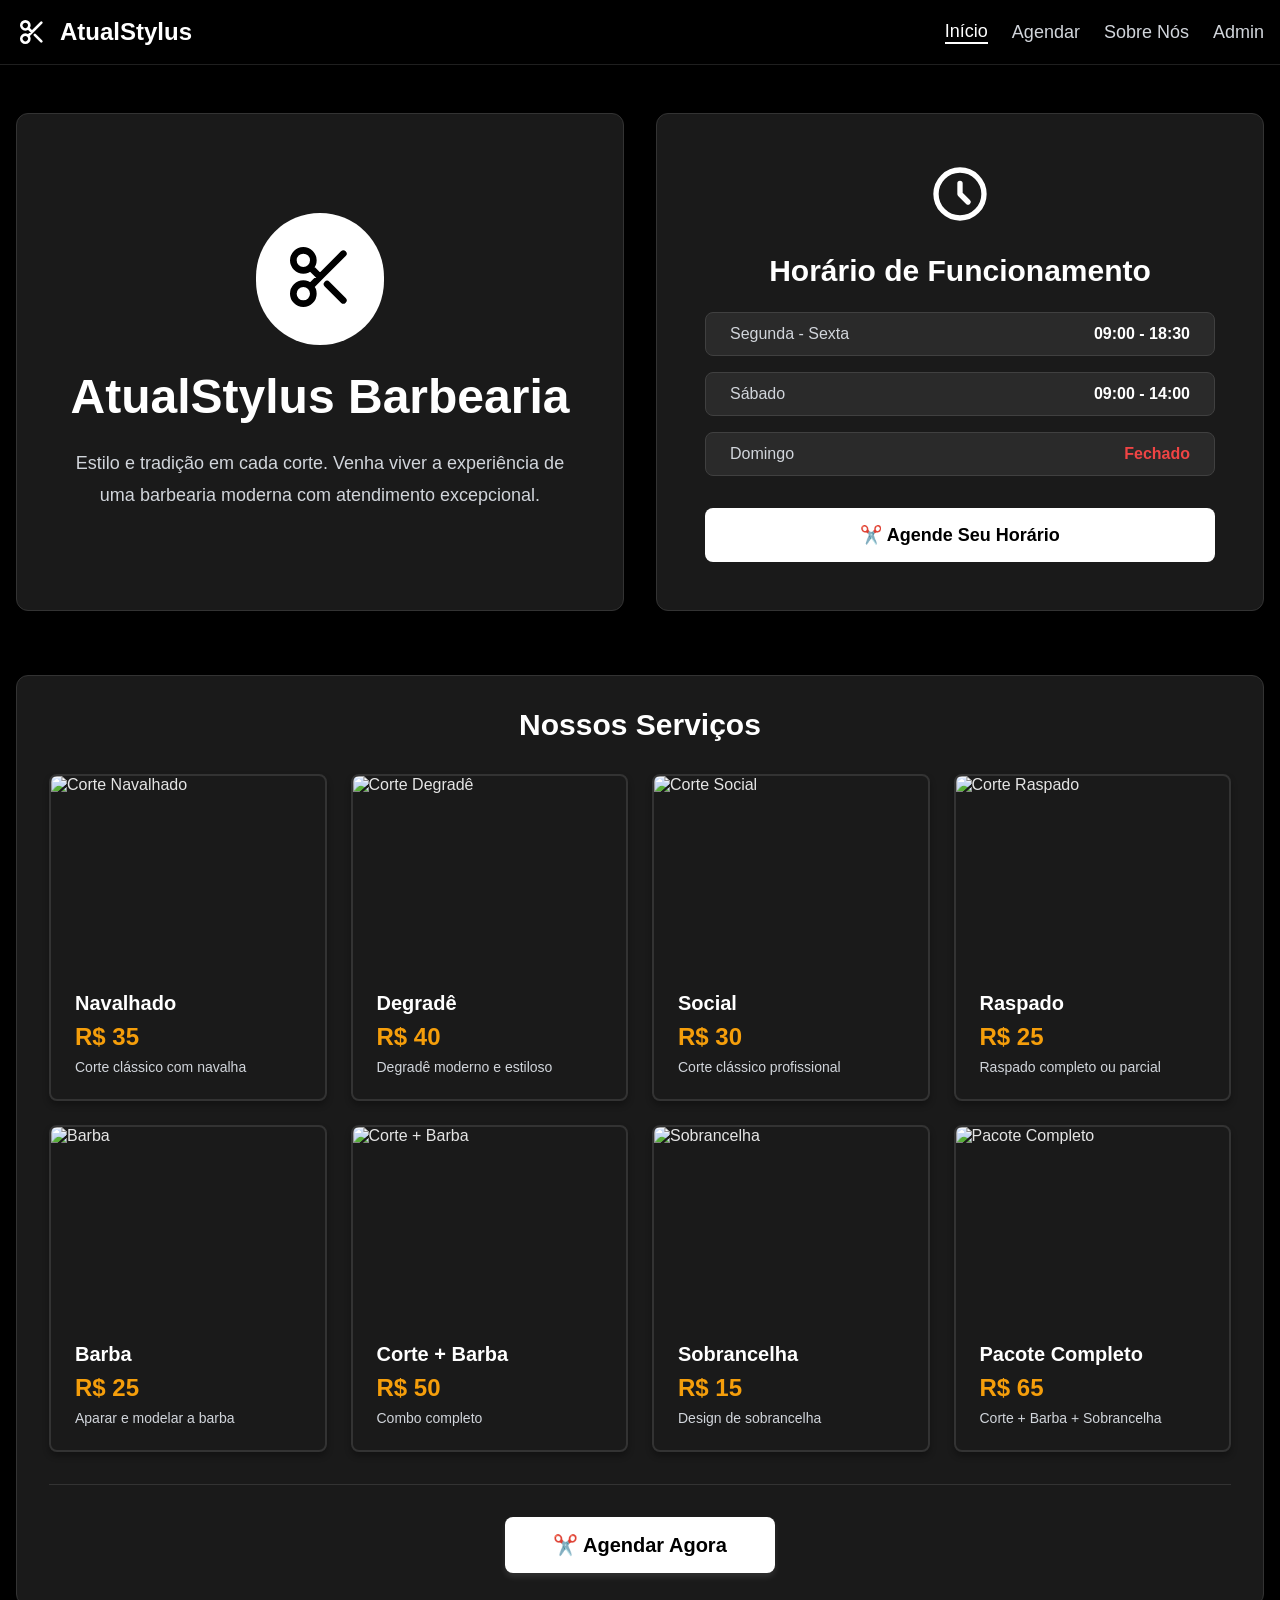
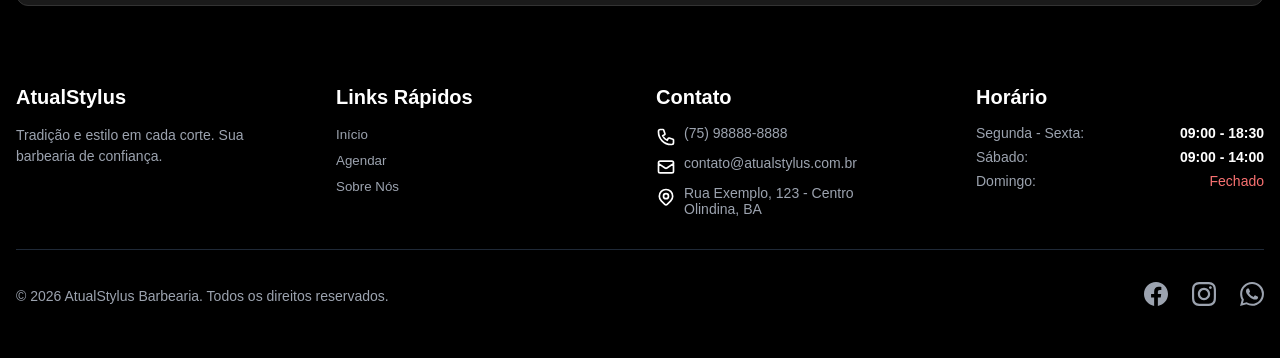
==== commit 06dd95ff: "Second commit" ====
--- a/Index.html
+++ b/Index.html
@@ -4,7 +4,6 @@
     <meta charset="UTF-8">
     <meta name="viewport" content="width=device-width, initial-scale=1.0">
     <title>AtualStylus Barbearia</title>
-    <script src="https://cdn.tailwindcss.com"></script>
     <link rel="stylesheet" href="style.css">
 </head>
 <body class="corpo-site">
@@ -57,46 +56,46 @@
         <!-- PÁGINA INICIAL -->
         <div id="paginaInicio" class="pagina ativa">
             <!-- SEÇÃO HERO COM 2 COLUNAS -->
-            <div class="secao-hero-dividida">
+            <div class="secao-hero-dividida reveal">
                 <!-- COLUNA ESQUERDA - TEXTO -->
-                <div class="coluna-hero-texto">
+                <div class="coluna-hero-texto hover-lift">
                     <div class="conteudo-hero-texto">
                         <div class="container-icone-hero">
-                            <div class="circulo-icone">
+                            <div class="circulo-icone scale-in">
                                 <svg class="icone-tesoura-grande" fill="none" stroke="currentColor" viewBox="0 0 24 24">
                                     <path stroke-linecap="round" stroke-linejoin="round" stroke-width="2" d="M14.121 14.121L19 19m-7-7l7-7m-7 7l-2.879 2.879M12 12L9.121 9.121m0 5.758a3 3 0 10-4.243 4.243 3 3 0 004.243-4.243zm0-5.758a3 3 0 10-4.243-4.243 3 3 0 004.243 4.243z" />
                                 </svg>
                             </div>
                         </div>
-                        <h2 class="titulo-hero">AtualStylus Barbearia</h2>
-                        <p class="subtitulo-hero">
+                        <h2 class="titulo-hero fade-in">AtualStylus Barbearia</h2>
+                        <p class="subtitulo-hero fade-in" style="animation-delay: 0.2s">
                             Estilo e tradição em cada corte. Venha viver a experiência de uma barbearia moderna com atendimento excepcional.
                         </p>
                     </div>
                 </div>
 
                 <!-- COLUNA DIREITA - HORÁRIO E BOTÃO -->
-                <div class="coluna-hero-horario">
+                <div class="coluna-hero-horario hover-lift">
                     <div class="caixa-horario-hero">
-                        <svg class="icone-relogio-hero" fill="none" stroke="currentColor" viewBox="0 0 24 24">
+                        <svg class="icone-relogio-hero pulse" fill="none" stroke="currentColor" viewBox="0 0 24 24">
                             <path stroke-linecap="round" stroke-linejoin="round" stroke-width="2" d="M12 8v4l3 3m6-3a9 9 0 11-18 0 9 9 0 0118 0z" />
                         </svg>
                         <h3 class="titulo-horario-hero">Horário de Funcionamento</h3>
                         <div class="lista-horarios-hero">
-                            <div class="item-horario-hero">
+                            <div class="item-horario-hero slide-up" style="animation-delay: 0.1s">
                                 <span class="dia-semana-hero">Segunda - Sexta</span>
                                 <span class="hora-funcionamento-hero">09:00 - 18:30</span>
                             </div>
-                            <div class="item-horario-hero">
+                            <div class="item-horario-hero slide-up" style="animation-delay: 0.2s">
                                 <span class="dia-semana-hero">Sábado</span>
                                 <span class="hora-funcionamento-hero">09:00 - 14:00</span>
                             </div>
-                            <div class="item-horario-hero">
+                            <div class="item-horario-hero slide-up" style="animation-delay: 0.3s">
                                 <span class="dia-semana-hero">Domingo</span>
                                 <span class="hora-fechado-hero">Fechado</span>
                             </div>
                         </div>
-                        <button onclick="mostrarPagina('agendamento')" class="botao-agendar-hero">
+                        <button onclick="mostrarPagina('agendamento')" class="botao-agendar-hero slide-up" style="animation-delay: 0.4s">
                             ✂️ Agende Seu Horário
                         </button>
                     </div>
@@ -104,10 +103,10 @@
             </div>
 
             <!-- SEÇÃO SERVIÇOS -->
-            <div class="secao-servicos">
+            <div class="secao-servicos reveal">
                 <h3 class="titulo-secao">Nossos Serviços</h3>
                 <div class="grid-servicos">
-                    <div class="cartao-servico" onclick="agendarServico('Navalhado - R$ 35')">
+                    <div class="cartao-servico hover-lift reveal" onclick="agendarServico('Navalhado - R$ 35')">
                         <div class="imagem-servico">
                             <img src="https://images.unsplash.com/photo-1621605815971-fbc98d665033?w=400&h=300&fit=crop" alt="Corte Navalhado" class="foto-servico">
                         </div>
@@ -115,7 +114,7 @@
                         <p class="preco-servico">R$ 35</p>
                         <p class="descricao-servico">Corte clássico com navalha</p>
                     </div>
-                    <div class="cartao-servico" onclick="agendarServico('Degradê - R$ 40')">
+                    <div class="cartao-servico hover-lift reveal" onclick="agendarServico('Degradê - R$ 40')" style="transition-delay: 0.1s">
                         <div class="imagem-servico">
                             <img src="https://images.unsplash.com/photo-1622286342621-4bd786c2447c?w=400&h=300&fit=crop" alt="Corte Degradê" class="foto-servico">
                         </div>
@@ -123,7 +122,7 @@
                         <p class="preco-servico">R$ 40</p>
                         <p class="descricao-servico">Degradê moderno e estiloso</p>
                     </div>
-                    <div class="cartao-servico" onclick="agendarServico('Social - R$ 30')">
+                    <div class="cartao-servico hover-lift reveal" onclick="agendarServico('Social - R$ 30')" style="transition-delay: 0.2s">
                         <div class="imagem-servico">
                             <img src="https://images.unsplash.com/photo-1605497788044-5a32c7078486?w=400&h=300&fit=crop" alt="Corte Social" class="foto-servico">
                         </div>
@@ -131,7 +130,7 @@
                         <p class="preco-servico">R$ 30</p>
                         <p class="descricao-servico">Corte clássico profissional</p>
                     </div>
-                    <div class="cartao-servico" onclick="agendarServico('Raspado - R$ 25')">
+                    <div class="cartao-servico hover-lift reveal" onclick="agendarServico('Raspado - R$ 25')" style="transition-delay: 0.3s">
                         <div class="imagem-servico">
                             <img src="https://images.unsplash.com/photo-1503951914875-452162b0f3f1?w=400&h=300&fit=crop" alt="Corte Raspado" class="foto-servico">
                         </div>
@@ -139,7 +138,7 @@
                         <p class="preco-servico">R$ 25</p>
                         <p class="descricao-servico">Raspado completo ou parcial</p>
                     </div>
-                    <div class="cartao-servico" onclick="agendarServico('Barba - R$ 25')">
+                    <div class="cartao-servico hover-lift reveal" onclick="agendarServico('Barba - R$ 25')" style="transition-delay: 0.4s">
                         <div class="imagem-servico">
                             <img src="https://images.unsplash.com/photo-1621607512214-68297480165e?w=400&h=300&fit=crop" alt="Barba" class="foto-servico">
                         </div>
@@ -147,7 +146,7 @@
                         <p class="preco-servico">R$ 25</p>
                         <p class="descricao-servico">Aparar e modelar a barba</p>
                     </div>
-                    <div class="cartao-servico" onclick="agendarServico('Corte + Barba - R$ 50')">
+                    <div class="cartao-servico hover-lift reveal" onclick="agendarServico('Corte + Barba - R$ 50')" style="transition-delay: 0.5s">
                         <div class="imagem-servico">
                             <img src="https://images.unsplash.com/photo-1599351431202-1e0f0137899a?w=400&h=300&fit=crop" alt="Corte + Barba" class="foto-servico">
                         </div>
@@ -155,7 +154,7 @@
                         <p class="preco-servico">R$ 50</p>
                         <p class="descricao-servico">Combo completo</p>
                     </div>
-                    <div class="cartao-servico" onclick="agendarServico('Sobrancelha - R$ 15')">
+                    <div class="cartao-servico hover-lift reveal" onclick="agendarServico('Sobrancelha - R$ 15')" style="transition-delay: 0.6s">
                         <div class="imagem-servico">
                             <img src="https://images.unsplash.com/photo-1587904862716-b5c6ac1d6d43?w=400&h=300&fit=crop" alt="Sobrancelha" class="foto-servico">
                         </div>
@@ -163,7 +162,7 @@
                         <p class="preco-servico">R$ 15</p>
                         <p class="descricao-servico">Design de sobrancelha</p>
                     </div>
-                    <div class="cartao-servico" onclick="agendarServico('Pacote Completo - R$ 65')">
+                    <div class="cartao-servico hover-lift reveal" onclick="agendarServico('Pacote Completo - R$ 65')" style="transition-delay: 0.7s">
                         <div class="imagem-servico">
                             <img src="https://images.unsplash.com/photo-1585747860715-2ba37e788b70?w=400&h=300&fit=crop" alt="Pacote Completo" class="foto-servico">
                         </div>
@@ -174,8 +173,8 @@
                 </div>
                 
                 <!-- BOTÃO DE AGENDAMENTO NO FINAL DOS SERVIÇOS -->
-                <div class="container-botao-servicos">
-                    <button onclick="mostrarPagina('agendamento')" class="botao-agendar-servicos">
+                <div class="container-botao-servicos reveal">
+                    <button onclick="mostrarPagina('agendamento')" class="botao-agendar-servicos pulse">
                         ✂️ Agendar Agora
                     </button>
                 </div>
@@ -184,25 +183,21 @@
 
         <!-- PÁGINA AGENDAMENTO -->
         <div id="paginaAgendamento" class="pagina">
-            <div class="container-agendamento">
+            <div class="container-agendamento fade-in">
                 <h2 class="titulo-agendamento">Agende seu Horário</h2>
                 
-                <!-- STATUS DE FIDELIDADE -->
-                <div id="statusFidelidade"></div>
-                
                 <div class="formulario-agendamento">
-                    <div class="campo-formulario">
+                    <div class="campo-formulario slide-up">
                         <label class="label-campo">Nome Completo</label>
                         <input type="text" id="campoNome" class="input-campo" placeholder="Seu nome">
                     </div>
 
-                    <div class="campo-formulario">
+                    <div class="campo-formulario slide-up" style="animation-delay: 0.1s">
                         <label class="label-campo">WhatsApp</label>
                         <input type="tel" id="campoTelefone" class="input-campo" placeholder="(00) 00000-0000">
-                        <p class="texto-info-fidelidade">💡 Seu número é usado para o programa de fidelidade</p>
-                    </div>
-
-                    <div class="campo-formulario">
+                    </div>
+
+                    <div class="campo-formulario slide-up" style="animation-delay: 0.2s">
                         <label class="label-campo">Escolha seu Barbeiro</label>
                         <div class="grid-barbeiros">
                             <label class="cartao-barbeiro">
@@ -219,17 +214,10 @@
                                     <p class="nome-barbeiro-card">Roberto Santos</p>
                                 </div>
                             </label>
-                            <label class="cartao-barbeiro">
-                                <input type="radio" name="barbeiro" value="3" class="input-radio-barbeiro">
-                                <div class="conteudo-barbeiro">
-                                    <img src="https://images.unsplash.com/photo-1506794778202-cad84cf45f1d?w=200&h=200&fit=crop" alt="Fernando Lima" class="foto-barbeiro">
-                                    <p class="nome-barbeiro-card">Fernando Lima</p>
-                                </div>
-                            </label>
-                        </div>
-                    </div>
-
-                    <div class="campo-formulario">
+                        </div>
+                    </div>
+
+                    <div class="campo-formulario slide-up" style="animation-delay: 0.3s">
                         <label class="label-campo">Serviço</label>
                         <select id="campoServico" class="select-campo">
                             <option value="">Selecione um serviço</option>
@@ -244,12 +232,12 @@
                         </select>
                     </div>
 
-                    <div class="campo-formulario">
+                    <div class="campo-formulario slide-up" style="animation-delay: 0.4s">
                         <label class="label-campo">Data</label>
                         <input type="date" id="campoData" class="input-campo">
                     </div>
 
-                    <div class="campo-formulario">
+                    <div class="campo-formulario slide-up" style="animation-delay: 0.5s">
                         <label class="label-campo">Horário</label>
                         <select id="campoHorario" class="select-campo">
                             <option value="">Primeiro selecione data e barbeiro</option>
@@ -257,7 +245,7 @@
                         <p class="texto-info-horario">Os horários disponíveis variam por barbeiro</p>
                     </div>
 
-                    <button onclick="confirmarAgendamento()" class="botao-confirmar">
+                    <button onclick="confirmarAgendamento()" class="botao-confirmar slide-up" style="animation-delay: 0.6s">
                         Confirmar Agendamento
                     </button>
                 </div>
--- a/style.css
+++ b/style.css
@@ -1,4 +1,6 @@
-/* RESET E CONFIGURAÇÕES GERAIS */
+/* =========================================
+   1. RESET E CONFIGURAÇÕES GERAIS
+   ========================================= */
 * {
     margin: 0;
     padding: 0;
@@ -7,13 +9,16 @@
 
 body {
     font-family: 'Segoe UI', Tahoma, Geneva, Verdana, sans-serif;
+    background-color: #000000;
+    color: #e5e5e5;
+    min-height: 100vh;
 }
 
 select, input {
     color-scheme: dark;
 }
 
-/* Sobrescrever estilos do Tailwind */
+/* Sobrescrever estilos do Tailwind / Inputs Globais */
 .input-campo:focus,
 .select-campo:focus {
     outline: 2px solid #ffffff;
@@ -24,28 +29,83 @@
     color: #6b7280;
 }
 
-/* CORPO DO SITE */
-.corpo-site {
-    background-color: #000000;
-    min-height: 100vh;
-}
-
-/* SISTEMA DE PÁGINAS */
+/* Smooth Scroll */
+html {
+    scroll-behavior: smooth;
+}
+
+/* =========================================
+   2. ANIMAÇÕES E EFEITOS (PRESERVADOS DO ORIGINAL)
+   ========================================= */
+@keyframes fadeIn {
+    from { opacity: 0; transform: translateY(20px); }
+    to { opacity: 1; transform: translateY(0); }
+}
+.fade-in { animation: fadeIn 0.6s ease-out; }
+
+@keyframes slideUp {
+    from { opacity: 0; transform: translateY(30px); }
+    to { opacity: 1; transform: translateY(0); }
+}
+.slide-up { animation: slideUp 0.6s ease-out forwards; opacity: 0; }
+
+@keyframes scaleIn {
+    from { opacity: 0; transform: scale(0.9); }
+    to { opacity: 1; transform: scale(1); }
+}
+.scale-in { animation: scaleIn 0.5s ease-out; }
+
+@keyframes pulse {
+    0%, 100% { transform: scale(1); }
+    50% { transform: scale(1.05); }
+}
+.pulse { animation: pulse 2s ease-in-out infinite; }
+
+.parallax { transition: transform 0.1s ease-out; }
+
+.hover-lift { transition: transform 0.3s ease, box-shadow 0.3s ease; }
+.hover-lift:hover { transform: translateY(-5px); box-shadow: 0 10px 25px rgba(255, 255, 255, 0.1); }
+
+.reveal { opacity: 0; transform: translateY(50px); transition: opacity 0.6s ease-out, transform 0.6s ease-out; }
+.reveal.active { opacity: 1; transform: translateY(0); }
+
+/* Texto Gradiente Animado */
+.gradient-text {
+    background: linear-gradient(90deg, #ffffff, #cccccc, #ffffff);
+    background-size: 200% auto;
+    -webkit-background-clip: text;
+    -webkit-text-fill-color: transparent;
+    animation: gradientShift 3s ease infinite;
+}
+@keyframes gradientShift {
+    0%, 100% { background-position: 0% center; }
+    50% { background-position: 100% center; }
+}
+
+/* =========================================
+   3. SISTEMA DE PÁGINAS (SPA)
+   ========================================= */
 .pagina {
     display: none;
+    opacity: 0;
+    transition: opacity 0.3s ease-in-out;
 }
 
 .pagina.ativa {
     display: block;
-}
-
-/* ========== CABEÇALHO ========== */
+    opacity: 1;
+}
+
+/* =========================================
+   4. CABEÇALHO E NAVEGAÇÃO
+   ========================================= */
 .cabecalho {
     background-color: #000000;
     box-shadow: 0 10px 15px -3px rgba(0, 0, 0, 0.1);
     position: sticky;
     top: 0;
     z-index: 50;
+    border-bottom: 1px solid #1f1f1f;
 }
 
 .container-cabecalho {
@@ -61,128 +121,55 @@
     padding: 1rem 0;
 }
 
-/* LOGO */
-.logo {
-    display: flex;
-    align-items: center;
-    gap: 0.75rem;
-}
-
-.icone-logo {
-    height: 2rem;
-    width: 2rem;
-    color: #ffffff;
-}
-
-.nome-logo {
-    font-size: 1.5rem;
-    font-weight: bold;
-    color: white;
-}
-
-/* MENU MOBILE */
-.botao-menu-mobile {
-    display: block;
-    color: white;
-    background: none;
-    border: none;
-    cursor: pointer;
-}
-
-.icone-hamburguer,
-.icone-fechar {
-    height: 1.5rem;
-    width: 1.5rem;
-}
-
-/* NAVEGAÇÃO DESKTOP */
-.menu-desktop {
-    display: none;
-    gap: 1.5rem;
-}
-
-.link-menu {
-    font-size: 1.125rem;
-    font-weight: 500;
-    color: #d1d5db;
-    background: none;
-    border: none;
-    cursor: pointer;
-    transition: color 0.3s;
-}
-
-.link-menu:hover {
-    color: white;
-}
-
-.link-menu.ativo {
-    color: #ffffff;
-    border-bottom: 2px solid #ffffff;
-}
-
-.link-menu-sair {
-    font-size: 1.125rem;
-    font-weight: 500;
-    color: #f87171;
-    background: none;
-    border: none;
-    cursor: pointer;
-    transition: color 0.3s;
-}
-
-.link-menu-sair:hover {
-    color: #fca5a5;
-}
-
-/* NAVEGAÇÃO MOBILE */
-.menu-mobile {
-    padding-bottom: 1rem;
-    display: flex;
-    flex-direction: column;
-    gap: 0.5rem;
-}
-
-.item-menu-mobile {
-    width: 100%;
-    text-align: left;
-    padding: 0.5rem 1rem;
-    color: #d1d5db;
-    background: none;
-    border: none;
-    border-radius: 0.375rem;
-    cursor: pointer;
-    transition: background-color 0.3s;
-}
-
-.item-menu-mobile:hover {
-    background-color: #1f2937;
-}
-
-.item-menu-mobile-sair {
-    width: 100%;
-    text-align: left;
-    padding: 0.5rem 1rem;
-    color: #f87171;
-    background: none;
-    border: none;
-    border-radius: 0.375rem;
-    cursor: pointer;
-    transition: background-color 0.3s;
-}
-
-.item-menu-mobile-sair:hover {
-    background-color: #1f2937;
-}
-
-/* ========== CONTEÚDO PRINCIPAL ========== */
+/* Logo */
+.logo { display: flex; align-items: center; gap: 0.75rem; }
+.icone-logo { height: 2rem; width: 2rem; color: #ffffff; }
+.nome-logo { font-size: 1.5rem; font-weight: bold; color: white; }
+
+/* Menu Mobile Botões */
+.botao-menu-mobile { display: block; color: white; background: none; border: none; cursor: pointer; }
+.icone-hamburguer, .icone-fechar { height: 1.5rem; width: 1.5rem; }
+
+/* Menu Desktop */
+.menu-desktop { display: none; gap: 1.5rem; }
+
+.link-menu, .link-menu-sair {
+    font-size: 1.125rem; font-weight: 500; background: none; border: none;
+    cursor: pointer; transition: color 0.3s;
+}
+.link-menu { color: #d1d5db; }
+.link-menu:hover { color: white; }
+.link-menu.ativo { color: #ffffff; border-bottom: 2px solid #ffffff; }
+
+.link-menu-sair { color: #f87171; }
+.link-menu-sair:hover { color: #fca5a5; }
+
+/* Menu Mobile Lista */
+.menu-mobile { padding-bottom: 1rem; display: flex; flex-direction: column; gap: 0.5rem; }
+
+.item-menu-mobile, .item-menu-mobile-sair {
+    width: 100%; text-align: left; padding: 0.5rem 1rem;
+    background: none; border: none; border-radius: 0.375rem;
+    cursor: pointer; transition: background-color 0.3s;
+}
+.item-menu-mobile { color: #d1d5db; }
+.item-menu-mobile:hover { background-color: #1f2937; }
+
+.item-menu-mobile-sair { color: #f87171; }
+.item-menu-mobile-sair:hover { background-color: #1f2937; }
+
+/* =========================================
+   5. CONTEÚDO PRINCIPAL
+   ========================================= */
 .conteudo-principal {
     max-width: 1280px;
     margin: 0 auto;
-    padding: 3rem 1rem;
-}
-
-/* ========== PÁGINA INICIAL ========== */
-/* SEÇÃO HERO COM 2 COLUNAS */
+    padding: 3rem 1rem 1rem 1rem; /* Padding inferior ajustado */
+}
+
+/* =========================================
+   6. PÁGINA INICIAL (HERO)
+   ========================================= */
 .secao-hero-dividida {
     display: grid;
     grid-template-columns: 1fr;
@@ -190,734 +177,287 @@
     margin-bottom: 4rem;
 }
 
-/* COLUNA ESQUERDA - TEXTO */
+/* Coluna Texto */
 .coluna-hero-texto {
-    background-color: #1a1a1a;
-    border-radius: 0.75rem;
-    padding: 3rem;
-    border: 1px solid #333333;
-    display: flex;
-    align-items: center;
-    justify-content: center;
-}
-
-.conteudo-hero-texto {
-    text-align: center;
-    width: 100%;
-}
-
-.container-icone-hero {
-    display: flex;
-    justify-content: center;
-    margin-bottom: 1.5rem;
-}
-
-.circulo-icone {
-    background-color: #ffffff;
-    padding: 1.5rem;
-    border-radius: 9999px;
-}
-
-.icone-tesoura-grande {
-    height: 5rem;
-    width: 5rem;
-    color: #000000;
-}
-
-.titulo-hero {
-    font-size: 3rem;
-    font-weight: bold;
-    color: white;
-    margin-bottom: 1.5rem;
-}
-
-.subtitulo-hero {
-    font-size: 1.125rem;
-    color: #d1d5db;
-    line-height: 1.75;
-}
-
-/* COLUNA DIREITA - HORÁRIO E BOTÃO */
+    background-color: #1a1a1a; border-radius: 0.75rem; padding: 3rem;
+    border: 1px solid #333333; display: flex; align-items: center; justify-content: center;
+}
+.conteudo-hero-texto { text-align: center; width: 100%; }
+.container-icone-hero { display: flex; justify-content: center; margin-bottom: 1.5rem; }
+.circulo-icone { background-color: #ffffff; padding: 1.5rem; border-radius: 9999px; }
+.icone-tesoura-grande { height: 5rem; width: 5rem; color: #000000; }
+.titulo-hero { font-size: 3rem; font-weight: bold; color: white; margin-bottom: 1.5rem; }
+.subtitulo-hero { font-size: 1.125rem; color: #d1d5db; line-height: 1.75; }
+
+/* Coluna Horário */
 .coluna-hero-horario {
-    background-color: #1a1a1a;
-    border-radius: 0.75rem;
-    padding: 3rem;
-    border: 1px solid #333333;
-    display: flex;
-    align-items: center;
-    justify-content: center;
-}
-
-.caixa-horario-hero {
-    width: 100%;
-    text-align: center;
-}
-
-.icone-relogio-hero {
-    height: 4rem;
-    width: 4rem;
-    color: #ffffff;
-    margin: 0 auto 1.5rem;
-}
-
-.titulo-horario-hero {
-    font-size: 1.875rem;
-    font-weight: bold;
-    color: white;
-    margin-bottom: 1.5rem;
-}
-
-.lista-horarios-hero {
-    display: flex;
-    flex-direction: column;
-    gap: 1rem;
-    margin-bottom: 2rem;
-}
-
+    background-color: #1a1a1a; border-radius: 0.75rem; padding: 3rem;
+    border: 1px solid #333333; display: flex; align-items: center; justify-content: center;
+}
+.caixa-horario-hero { width: 100%; text-align: center; }
+.icone-relogio-hero { height: 4rem; width: 4rem; color: #ffffff; margin: 0 auto 1.5rem; }
+.titulo-horario-hero { font-size: 1.875rem; font-weight: bold; color: white; margin-bottom: 1.5rem; }
+.lista-horarios-hero { display: flex; flex-direction: column; gap: 1rem; margin-bottom: 2rem; }
 .item-horario-hero {
-    display: flex;
-    justify-content: space-between;
-    align-items: center;
-    padding: 0.75rem 1.5rem;
-    background-color: #2a2a2a;
-    border-radius: 0.5rem;
-    border: 1px solid #404040;
-}
-
-.dia-semana-hero {
-    color: #d1d5db;
-    font-weight: 500;
-}
-
-.hora-funcionamento-hero {
-    color: #ffffff;
-    font-weight: bold;
-}
-
-.hora-fechado-hero {
-    color: #ef4444;
-    font-weight: bold;
-}
+    display: flex; justify-content: space-between; align-items: center;
+    padding: 0.75rem 1.5rem; background-color: #2a2a2a; border-radius: 0.5rem; border: 1px solid #404040;
+}
+.dia-semana-hero { color: #d1d5db; font-weight: 500; }
+.hora-funcionamento-hero { color: #ffffff; font-weight: bold; }
+.hora-fechado-hero { color: #ef4444; font-weight: bold; }
 
 .botao-agendar-hero {
-    background-color: #ffffff;
-    color: #000000;
-    padding: 1rem 2rem;
-    border-radius: 0.5rem;
-    font-size: 1.125rem;
-    font-weight: 600;
-    border: none;
-    cursor: pointer;
-    transition: all 0.3s;
-    width: 100%;
-}
-
-.botao-agendar-hero:hover {
-    background-color: #e5e5e5;
-    transform: scale(1.05);
-}
-
-/* SEÇÃO SERVIÇOS */
+    background-color: #ffffff; color: #000000; padding: 1rem 2rem;
+    border-radius: 0.5rem; font-size: 1.125rem; font-weight: 600;
+    border: none; cursor: pointer; transition: all 0.3s; width: 100%;
+}
+.botao-agendar-hero:hover { background-color: #e5e5e5; transform: scale(1.05); }
+
+/* =========================================
+   7. SEÇÃO SERVIÇOS (COM CORREÇÃO DE ESPAÇAMENTO)
+   ========================================= */
 .secao-servicos {
     background-color: #1a1a1a;
     border-radius: 0.75rem;
     padding: 2rem;
-    margin-bottom: 4rem;
+    margin-bottom: 1rem; /* CORREÇÃO: Margem reduzida para aproximar do footer */
     border: 1px solid #333333;
 }
 
-.titulo-secao {
-    font-size: 1.875rem;
-    font-weight: bold;
-    color: white;
-    text-align: center;
-    margin-bottom: 2rem;
-}
-
-/* CONTAINER BOTÃO NO FINAL DOS SERVIÇOS */
-.container-botao-servicos {
-    margin-top: 2rem;
-    text-align: center;
-    padding-top: 2rem;
-    border-top: 1px solid #333333;
-}
-
+.titulo-secao { font-size: 1.875rem; font-weight: bold; color: white; text-align: center; margin-bottom: 2rem; }
+
+.grid-servicos { display: grid; grid-template-columns: 1fr; gap: 1.5rem; }
+
+.cartao-servico {
+    background-color: #1a1a1a; border-radius: 0.5rem; overflow: hidden;
+    cursor: pointer; transition: all 0.3s; box-shadow: 0 4px 6px rgba(0, 0, 0, 0.3);
+    border: 2px solid #333333;
+}
+.cartao-servico:hover {
+    background-color: #2a2a2a; transform: translateY(-5px);
+    box-shadow: 0 10px 20px rgba(255, 255, 255, 0.1); border-color: #ffffff;
+}
+
+.imagem-servico { width: 100%; height: 200px; overflow: hidden; position: relative; }
+.foto-servico { width: 100%; height: 100%; object-fit: cover; transition: transform 0.3s; }
+.cartao-servico:hover .foto-servico { transform: scale(1.1); }
+
+.nome-servico { font-size: 1.25rem; font-weight: 600; color: white; margin: 1rem 1.5rem 0.5rem 1.5rem; }
+.preco-servico { font-size: 1.5rem; color: #f59e0b; font-weight: bold; margin: 0 1.5rem 0.5rem 1.5rem; }
+.descricao-servico { font-size: 0.875rem; color: #d1d5db; margin: 0 1.5rem 1.5rem 1.5rem; }
+
+.container-botao-servicos { margin-top: 2rem; text-align: center; padding-top: 2rem; border-top: 1px solid #333333; }
 .botao-agendar-servicos {
-    background-color: #ffffff;
-    color: #000000;
-    padding: 1rem 3rem;
-    border-radius: 0.5rem;
-    font-size: 1.25rem;
-    font-weight: 600;
-    border: none;
-    cursor: pointer;
-    transition: all 0.3s;
+    background-color: #ffffff; color: #000000; padding: 1rem 3rem;
+    border-radius: 0.5rem; font-size: 1.25rem; font-weight: 600;
+    border: none; cursor: pointer; transition: all 0.3s;
     box-shadow: 0 4px 6px rgba(255, 255, 255, 0.1);
 }
-
 .botao-agendar-servicos:hover {
-    background-color: #e5e5e5;
-    transform: scale(1.05);
+    background-color: #e5e5e5; transform: scale(1.05);
     box-shadow: 0 6px 12px rgba(255, 255, 255, 0.2);
 }
 
-.grid-servicos {
-    display: grid;
-    grid-template-columns: 1fr;
-    gap: 1.5rem;
-}
-
-.cartao-servico {
-    background-color: #1a1a1a;
-    border-radius: 0.5rem;
-    overflow: hidden;
-    cursor: pointer;
-    transition: all 0.3s;
-    box-shadow: 0 4px 6px rgba(0, 0, 0, 0.3);
-    border: 2px solid #333333;
-}
-
-.cartao-servico:hover {
-    background-color: #2a2a2a;
-    transform: translateY(-5px);
-    box-shadow: 0 10px 20px rgba(255, 255, 255, 0.1);
-    border-color: #ffffff;
-}
-
-.imagem-servico {
-    width: 100%;
-    height: 200px;
-    overflow: hidden;
-    position: relative;
-}
-
-.foto-servico {
-    width: 100%;
-    height: 100%;
-    object-fit: cover;
-    transition: transform 0.3s;
-}
-
-.cartao-servico:hover .foto-servico {
-    transform: scale(1.1);
-}
-
-.nome-servico {
-    font-size: 1.25rem;
-    font-weight: 600;
-    color: white;
-    margin: 1rem 1.5rem 0.5rem 1.5rem;
-}
-
-.preco-servico {
-    font-size: 1.5rem;
-    color: #f59e0b;
-    font-weight: bold;
-    margin: 0 1.5rem 0.5rem 1.5rem;
-}
-
-.descricao-servico {
-    font-size: 0.875rem;
-    color: #d1d5db;
-    margin: 0 1.5rem 1.5rem 1.5rem;
-}
-
-/* ========== RESPONSIVO ========== */
-@media (min-width: 768px) {
-    .botao-menu-mobile {
-        display: none;
-    }
-    
-    .menu-desktop {
-        display: flex;
-    }
-    
-    .secao-hero-dividida {
-        grid-template-columns: 1fr 1fr;
-    }
-    
-    .grid-servicos {
-        grid-template-columns: repeat(2, 1fr);
-    }
-    
-    .grid-valores {
-        grid-template-columns: repeat(2, 1fr);
-    }
-    
-    .grid-rodape {
-        grid-template-columns: repeat(2, 1fr);
-    }
-    
-    .container-copyright {
-        flex-direction: row;
-        justify-content: space-between;
-    }
-}
-
-@media (min-width: 1024px) {
-    .grid-servicos {
-        grid-template-columns: repeat(4, 1fr);
-    }
-    
-    .grid-rodape {
-        grid-template-columns: repeat(4, 1fr);
-    }
-}
+/* =========================================
+   8. PÁGINA AGENDAMENTO (NOVO DESIGN PREMIUM)
+   ========================================= */
 .container-agendamento {
-    max-width: 42rem;
-    margin: 0 auto;
-    background-color: #1a1a1a;
-    border-radius: 0.75rem;
-    padding: 2rem;
-    border: 1px solid #333333;
+    max-width: 42rem; margin: 0 auto; background-color: #1a1a1a;
+    border-radius: 1rem; padding: 2.5rem; border: 1px solid #333333;
+    box-shadow: 0 20px 25px -5px rgba(0, 0, 0, 0.5);
 }
 
 .titulo-agendamento {
-    font-size: 1.875rem;
-    font-weight: bold;
-    color: white;
-    text-align: center;
-    margin-bottom: 1.5rem;
-}
-
-.formulario-agendamento {
-    display: flex;
-    flex-direction: column;
-    gap: 1.5rem;
-}
-
-.campo-formulario {
-    display: flex;
-    flex-direction: column;
-}
-
+    font-size: 2rem; font-weight: 800; color: white;
+    text-align: center; margin-bottom: 2rem; letter-spacing: -0.025em;
+}
+
+.formulario-agendamento { display: flex; flex-direction: column; gap: 1.5rem; }
+
+.campo-formulario { display: flex; flex-direction: column; }
 .label-campo {
-    display: block;
-    color: #d1d5db;
-    margin-bottom: 0.5rem;
-    font-weight: 500;
-}
-
-.input-campo,
-.select-campo {
-    width: 100%;
-    padding: 0.75rem 1rem;
-    background-color: #374151;
-    color: white;
-    border-radius: 0.5rem;
-    border: none;
-    outline: none;
-}
-
-.input-campo:focus,
-.select-campo:focus {
-    ring: 2px;
-    ring-color: #f59e0b;
-}
-
+    display: block; color: #e5e7eb; margin-bottom: 0.5rem;
+    font-size: 0.95rem; font-weight: 600; margin-left: 0.2rem;
+}
+
+/* Inputs Modernos */
+.input-campo, .select-campo {
+    width: 100%; padding: 1rem; background-color: #262626; color: white;
+    border-radius: 0.75rem; border: 2px solid #333333; outline: none;
+    transition: all 0.3s ease; font-size: 1rem;
+}
+.input-campo:focus, .select-campo:focus {
+    border-color: #f59e0b; /* Dourado */
+    background-color: #171717; box-shadow: 0 0 0 4px rgba(245, 158, 11, 0.1);
+}
+
+/* NOVO: Grid de 2 Barbeiros (Cards) */
+.grid-barbeiros {
+    display: grid; grid-template-columns: 1fr 1fr; /* 2 Colunas */
+    gap: 1.5rem; margin-top: 0.5rem;
+}
+
+.input-radio-barbeiro { display: none; }
+
+.cartao-barbeiro { cursor: pointer; position: relative; }
+
+.conteudo-barbeiro {
+    display: flex; flex-direction: column; align-items: center; justify-content: center;
+    background-color: #262626; border: 2px solid #333333; border-radius: 1rem;
+    padding: 1.5rem 1rem; transition: all 0.3s ease; height: 100%;
+}
+
+.foto-barbeiro {
+    width: 80px; height: 80px; border-radius: 50%; object-fit: cover;
+    border: 3px solid #404040; margin-bottom: 0.75rem; transition: border-color 0.3s;
+}
+.nome-barbeiro-card { color: #d1d5db; font-weight: 600; font-size: 1rem; text-align: center; }
+
+/* Efeito Hover */
+.cartao-barbeiro:hover .conteudo-barbeiro { border-color: #525252; transform: translateY(-2px); }
+
+/* Estado Selecionado */
+.input-radio-barbeiro:checked + .conteudo-barbeiro {
+    border-color: #f59e0b; background-color: rgba(245, 158, 11, 0.05);
+    box-shadow: 0 4px 6px -1px rgba(0, 0, 0, 0.1);
+}
+.input-radio-barbeiro:checked + .conteudo-barbeiro .foto-barbeiro { border-color: #f59e0b; }
+.input-radio-barbeiro:checked + .conteudo-barbeiro .nome-barbeiro-card { color: #f59e0b; font-weight: bold; }
+
+/* Botão Confirmar */
 .botao-confirmar {
-    width: 100%;
-    background-color: #ffffff;
-    color: #000000;
-    padding: 1rem;
-    border-radius: 0.5rem;
-    font-size: 1.125rem;
-    font-weight: 600;
-    border: none;
-    cursor: pointer;
-    transition: all 0.3s;
-}
-
+    width: 100%; background-color: #f59e0b; color: #000000; padding: 1.2rem;
+    border-radius: 0.75rem; font-size: 1.125rem; font-weight: 700; border: none;
+    cursor: pointer; transition: all 0.3s; margin-top: 1rem;
+    text-transform: uppercase; letter-spacing: 0.05em;
+}
 .botao-confirmar:hover {
-    background-color: #e5e5e5;
-    transform: scale(1.05);
-}
-
-/* ========== PÁGINA SOBRE ========== */
-.container-sobre {
-    max-width: 56rem;
-    margin: 0 auto;
-}
-
+    background-color: #d97706; transform: translateY(-2px);
+    box-shadow: 0 10px 15px -3px rgba(245, 158, 11, 0.3);
+}
+
+.texto-info-fidelidade, .texto-info-horario {
+    color: #9ca3af; font-size: 0.85rem; margin-top: 0.5rem;
+    display: flex; align-items: center; gap: 0.5rem;
+}
+
+/* =========================================
+   9. OUTRAS PÁGINAS (SOBRE, LOGIN, ADMIN)
+   ========================================= */
+/* Página Sobre */
+.container-sobre { max-width: 56rem; margin: 0 auto; }
 .caixa-sobre {
-    background-color: #1a1a1a;
-    border-radius: 0.75rem;
-    padding: 2rem;
-    margin-bottom: 2rem;
-    border: 1px solid #333333;
-}
-
-.titulo-sobre {
-    font-size: 2.25rem;
-    font-weight: bold;
-    color: white;
-    text-align: center;
-    margin-bottom: 1.5rem;
-}
-
-.texto-sobre {
-    font-size: 1.125rem;
-    color: #d1d5db;
-    margin-bottom: 1rem;
-    line-height: 1.75;
-}
-
-.destaque-texto {
-    color: #ffffff;
-    font-weight: bold;
-}
-
-.grid-valores {
-    display: grid;
-    grid-template-columns: 1fr;
-    gap: 1.5rem;
-}
-
-.caixa-valor {
-    background-color: #1a1a1a;
-    border-radius: 0.75rem;
-    padding: 1.5rem;
-    border: 1px solid #333333;
-}
-
-.titulo-valor {
-    font-size: 1.5rem;
-    font-weight: bold;
-    color: #ffffff;
-    margin-bottom: 1rem;
-}
-
-.texto-valor {
-    color: #d1d5db;
-}
-
-/* ========== PÁGINA LOGIN ========== */
+    background-color: #1a1a1a; border-radius: 0.75rem; padding: 2rem;
+    margin-bottom: 2rem; border: 1px solid #333333;
+}
+.titulo-sobre { font-size: 2.25rem; font-weight: bold; color: white; text-align: center; margin-bottom: 1.5rem; }
+.texto-sobre { font-size: 1.125rem; color: #d1d5db; margin-bottom: 1rem; line-height: 1.75; }
+.destaque-texto { color: #ffffff; font-weight: bold; }
+.grid-valores { display: grid; grid-template-columns: 1fr; gap: 1.5rem; }
+.caixa-valor { background-color: #1a1a1a; border-radius: 0.75rem; padding: 1.5rem; border: 1px solid #333333; }
+.titulo-valor { font-size: 1.5rem; font-weight: bold; color: #ffffff; margin-bottom: 1rem; }
+.texto-valor { color: #d1d5db; }
+
+/* Página Login */
 .container-login {
-    max-width: 28rem;
-    margin: 0 auto;
-    background-color: #1a1a1a;
-    border-radius: 0.75rem;
-    padding: 2rem;
-    border: 1px solid #333333;
-}
-
-.cabecalho-login {
-    text-align: center;
-    margin-bottom: 1.5rem;
-}
-
-.icone-cadeado {
-    height: 4rem;
-    width: 4rem;
-    color: #ffffff;
-    margin: 0 auto 1rem auto;
-}
-
-.titulo-login {
-    font-size: 1.875rem;
-    font-weight: bold;
-    color: white;
-}
-
-.formulario-login {
-    display: flex;
-    flex-direction: column;
-    gap: 1.5rem;
-}
-
+    max-width: 28rem; margin: 0 auto; background-color: #1a1a1a;
+    border-radius: 0.75rem; padding: 2rem; border: 1px solid #333333;
+}
+.cabecalho-login { text-align: center; margin-bottom: 1.5rem; }
+.icone-cadeado { height: 4rem; width: 4rem; color: #ffffff; margin: 0 auto 1rem auto; }
+.titulo-login { font-size: 1.875rem; font-weight: bold; color: white; }
+.formulario-login { display: flex; flex-direction: column; gap: 1.5rem; }
 .botao-login {
-    width: 100%;
-    background-color: #ffffff;
-    color: #000000;
-    padding: 0.75rem;
-    border-radius: 0.5rem;
-    font-weight: 600;
-    border: none;
-    cursor: pointer;
-    transition: background-color 0.3s;
-}
-
-.botao-login:hover {
-    background-color: #e5e5e5;
-}
-
-.texto-info-senha {
-    color: #9ca3af;
-    font-size: 0.875rem;
-    text-align: center;
-}
-
-.texto-info-fidelidade {
-    color: #9ca3af;
-    font-size: 0.875rem;
-    text-align: center;
-}
-
-.nome-barbeiro-card{
-    color: #9ca3af;
-    font-size: 0.875rem;
-    text-align: start;
-}
-
-.texto-info-horario{
-    color: #9ca3af;
-    font-size: 0.875rem;
-    text-align: center;
-}
-
-/* ========== PÁGINA ADMIN ========== */
-.painel-admin {
-    display: flex;
-    flex-direction: column;
-    gap: 1.5rem;
-}
-
-.cabecalho-admin {
-    display: flex;
-    justify-content: space-between;
-    align-items: center;
-    flex-wrap: wrap;
-    gap: 1rem;
-}
-
-.titulo-admin {
-    font-size: 1.875rem;
-    font-weight: bold;
-    color: white;
-}
-
+    width: 100%; background-color: #ffffff; color: #000000; padding: 0.75rem;
+    border-radius: 0.5rem; font-weight: 600; border: none; cursor: pointer; transition: background-color 0.3s;
+}
+.botao-login:hover { background-color: #e5e5e5; }
+.texto-info-senha { color: #9ca3af; font-size: 0.875rem; text-align: center; }
+
+/* Página Admin */
+.painel-admin { display: flex; flex-direction: column; gap: 1.5rem; }
+.cabecalho-admin { display: flex; justify-content: space-between; align-items: center; flex-wrap: wrap; gap: 1rem; }
+.titulo-admin { font-size: 1.875rem; font-weight: bold; color: white; }
 .contador-agendamentos {
-    background-color: #ffffff;
-    color: #000000;
-    padding: 0.5rem 1rem;
-    border-radius: 0.5rem;
-    font-weight: 600;
-}
-
+    background-color: #ffffff; color: #000000; padding: 0.5rem 1rem;
+    border-radius: 0.5rem; font-weight: 600;
+}
 .cartao-agendamento {
-    background-color: #1a1a1a;
-    border-radius: 0.75rem;
-    padding: 1.5rem;
-    transition: background-color 0.3s;
-    margin-bottom: 1rem;
-    border: 1px solid #333333;
-}
-
-.cartao-agendamento:hover {
-    background-color: #2a2a2a;
-}
-
+    background-color: #1a1a1a; border-radius: 0.75rem; padding: 1.5rem;
+    transition: background-color 0.3s; margin-bottom: 1rem; border: 1px solid #333333;
+}
+.cartao-agendamento:hover { background-color: #2a2a2a; }
 .botao-cancelar {
-    background-color: #ef4444;
-    color: white;
-    padding: 0.5rem 1.5rem;
-    border-radius: 0.5rem;
-    border: none;
-    cursor: pointer;
-    white-space: nowrap;
-    transition: background-color 0.3s;
-}
-
-.botao-cancelar:hover {
-    background-color: #dc2626;
-}
-
-/* ========== RODAPÉ ========== */
+    background-color: #ef4444; color: white; padding: 0.5rem 1.5rem;
+    border-radius: 0.5rem; border: none; cursor: pointer; white-space: nowrap; transition: background-color 0.3s;
+}
+.botao-cancelar:hover { background-color: #dc2626; }
+
+/* =========================================
+   10. RODAPÉ (COM CORREÇÃO DE ESPAÇAMENTO)
+   ========================================= */
 .rodape {
     background-color: #000000;
-    margin-top: 4rem;
+    margin-top: 0; /* CORREÇÃO: Margem removida */
     padding: 3rem 0;
 }
 
-.container-rodape {
-    max-width: 1280px;
-    margin: 0 auto;
-    padding: 0 1rem;
-}
-
-.grid-rodape {
-    display: grid;
-    grid-template-columns: 1fr;
-    gap: 2rem;
-    margin-bottom: 2rem;
-}
-
-.coluna-rodape {
-    display: flex;
-    flex-direction: column;
-}
-
-.titulo-coluna {
-    font-size: 1.25rem;
-    font-weight: bold;
-    color: #ffffff;
-    margin-bottom: 1rem;
-}
-
-.titulo-coluna-branca {
-    font-size: 1.25rem;
-    font-weight: bold;
-    color: white;
-    margin-bottom: 1rem;
-}
-
-.texto-coluna {
-    color: #9ca3af;
-    font-size: 0.875rem;
-    line-height: 1.5;
-}
-
-.lista-links {
-    list-style: none;
-    display: flex;
-    flex-direction: column;
-    gap: 0.5rem;
-}
+.container-rodape { max-width: 1280px; margin: 0 auto; padding: 0 1rem; }
+.grid-rodape { display: grid; grid-template-columns: 1fr; gap: 2rem; margin-bottom: 2rem; }
+.coluna-rodape { display: flex; flex-direction: column; }
+.titulo-coluna, .titulo-coluna-branca { font-size: 1.25rem; font-weight: bold; color: #ffffff; margin-bottom: 1rem; }
+.texto-coluna { color: #9ca3af; font-size: 0.875rem; line-height: 1.5; }
+.lista-links, .lista-contato, .lista-horario-rodape { list-style: none; display: flex; flex-direction: column; gap: 0.5rem; }
 
 .link-rodape {
-    color: #9ca3af;
-    background: none;
-    border: none;
-    cursor: pointer;
-    text-align: left;
-    padding: 0;
-    transition: color 0.3s;
-}
-
-.link-rodape:hover {
-    color: #ffffff;
-}
-
-.lista-contato {
-    list-style: none;
-    display: flex;
-    flex-direction: column;
-    gap: 0.75rem;
-}
-
-.item-contato {
-    display: flex;
-    align-items: flex-start;
-    color: #9ca3af;
-    font-size: 0.875rem;
-}
-
-.icone-contato {
-    height: 1.25rem;
-    width: 1.25rem;
-    color: #ffffff;
-    margin-right: 0.5rem;
-    margin-top: 0.125rem;
-    flex-shrink: 0;
-}
-
-.texto-contato {
-    color: #9ca3af;
-}
-
-.lista-horario-rodape {
-    list-style: none;
-    display: flex;
-    flex-direction: column;
-    gap: 0.5rem;
-}
-
-.item-horario {
-    display: flex;
-    justify-content: space-between;
-    color: #9ca3af;
-    font-size: 0.875rem;
-}
-
-.dia-semana {
-    color: #9ca3af;
-}
-
-.hora-funcionamento {
-    color: #ffffff;
-    font-weight: bold;
-}
-
-.hora-fechado {
-    color: #f87171;
-}
-
-/* DIVISÓRIA DO RODAPÉ */
-.divisoria-rodape {
-    border-top: 1px solid #1f2937;
-    padding-top: 2rem;
-}
-
-.container-copyright {
-    display: flex;
-    flex-direction: column;
-    align-items: center;
-    gap: 1rem;
-}
-
-.texto-copyright {
-    color: #9ca3af;
-    font-size: 0.875rem;
-}
-
-.redes-sociais {
-    display: flex;
-    gap: 1.5rem;
-}
-
-.icone-rede-social {
-    color: #9ca3af;
-    transition: color 0.3s;
-}
-
-.icone-rede-social:hover {
-    color: #ffffff;
-}
-
-.icone-social {
-    height: 1.5rem;
-    width: 1.5rem;
-}
-
-/* ========== UTILITÁRIOS ========== */
-.hidden {
-    display: none;
-}
-
-/* ========== RESPONSIVO ========== */
+    color: #9ca3af; background: none; border: none; cursor: pointer;
+    text-align: left; padding: 0; transition: color 0.3s;
+}
+.link-rodape:hover { color: #ffffff; }
+
+.item-contato { display: flex; align-items: flex-start; color: #9ca3af; font-size: 0.875rem; }
+.icone-contato { height: 1.25rem; width: 1.25rem; color: #ffffff; margin-right: 0.5rem; margin-top: 0.125rem; flex-shrink: 0; }
+.texto-contato { color: #9ca3af; }
+
+.item-horario { display: flex; justify-content: space-between; color: #9ca3af; font-size: 0.875rem; }
+.dia-semana { color: #9ca3af; }
+.hora-funcionamento { color: #ffffff; font-weight: bold; }
+.hora-fechado { color: #f87171; }
+
+.divisoria-rodape { border-top: 1px solid #1f2937; padding-top: 2rem; }
+.container-copyright { display: flex; flex-direction: column; align-items: center; gap: 1rem; }
+.texto-copyright { color: #9ca3af; font-size: 0.875rem; }
+
+.redes-sociais { display: flex; gap: 1.5rem; }
+.icone-rede-social { color: #9ca3af; transition: color 0.3s; }
+.icone-rede-social:hover { color: #ffffff; }
+.icone-social { height: 1.5rem; width: 1.5rem; }
+
+/* Utilitários */
+.hidden { display: none; }
+
+/* =========================================
+   11. RESPONSIVO
+   ========================================= */
 @media (min-width: 768px) {
-    .botao-menu-mobile {
-        display: none;
-    }
+    .botao-menu-mobile { display: none; }
+    .menu-desktop { display: flex; }
     
-    .menu-desktop {
-        display: flex;
-    }
-    
-    .grid-servicos {
-        grid-template-columns: repeat(2, 1fr);
-    }
-    
-    .grid-valores {
-        grid-template-columns: repeat(2, 1fr);
-    }
-    
-    .grid-rodape {
-        grid-template-columns: repeat(2, 1fr);
-    }
-    
-    .container-copyright {
-        flex-direction: row;
-        justify-content: space-between;
-    }
+    .secao-hero-dividida { grid-template-columns: 1fr 1fr; }
+    .grid-servicos { grid-template-columns: repeat(2, 1fr); }
+    .grid-valores { grid-template-columns: repeat(2, 1fr); }
+    .grid-rodape { grid-template-columns: repeat(2, 1fr); }
+    .container-copyright { flex-direction: row; justify-content: space-between; }
 }
 
 @media (min-width: 1024px) {
-    .grid-servicos {
-        grid-template-columns: repeat(4, 1fr);
-    }
-    
-    .grid-rodape {
-        grid-template-columns: repeat(4, 1fr);
-    }
+    .grid-servicos { grid-template-columns: repeat(4, 1fr); }
+    .grid-rodape { grid-template-columns: repeat(4, 1fr); }
+}
+
+/* Ajustes Mobile Específicos para Agendamento */
+@media (max-width: 480px) {
+    .container-agendamento { padding: 1.5rem; }
+    .grid-barbeiros { gap: 0.75rem; }
+    .foto-barbeiro { width: 60px; height: 60px; }
 }
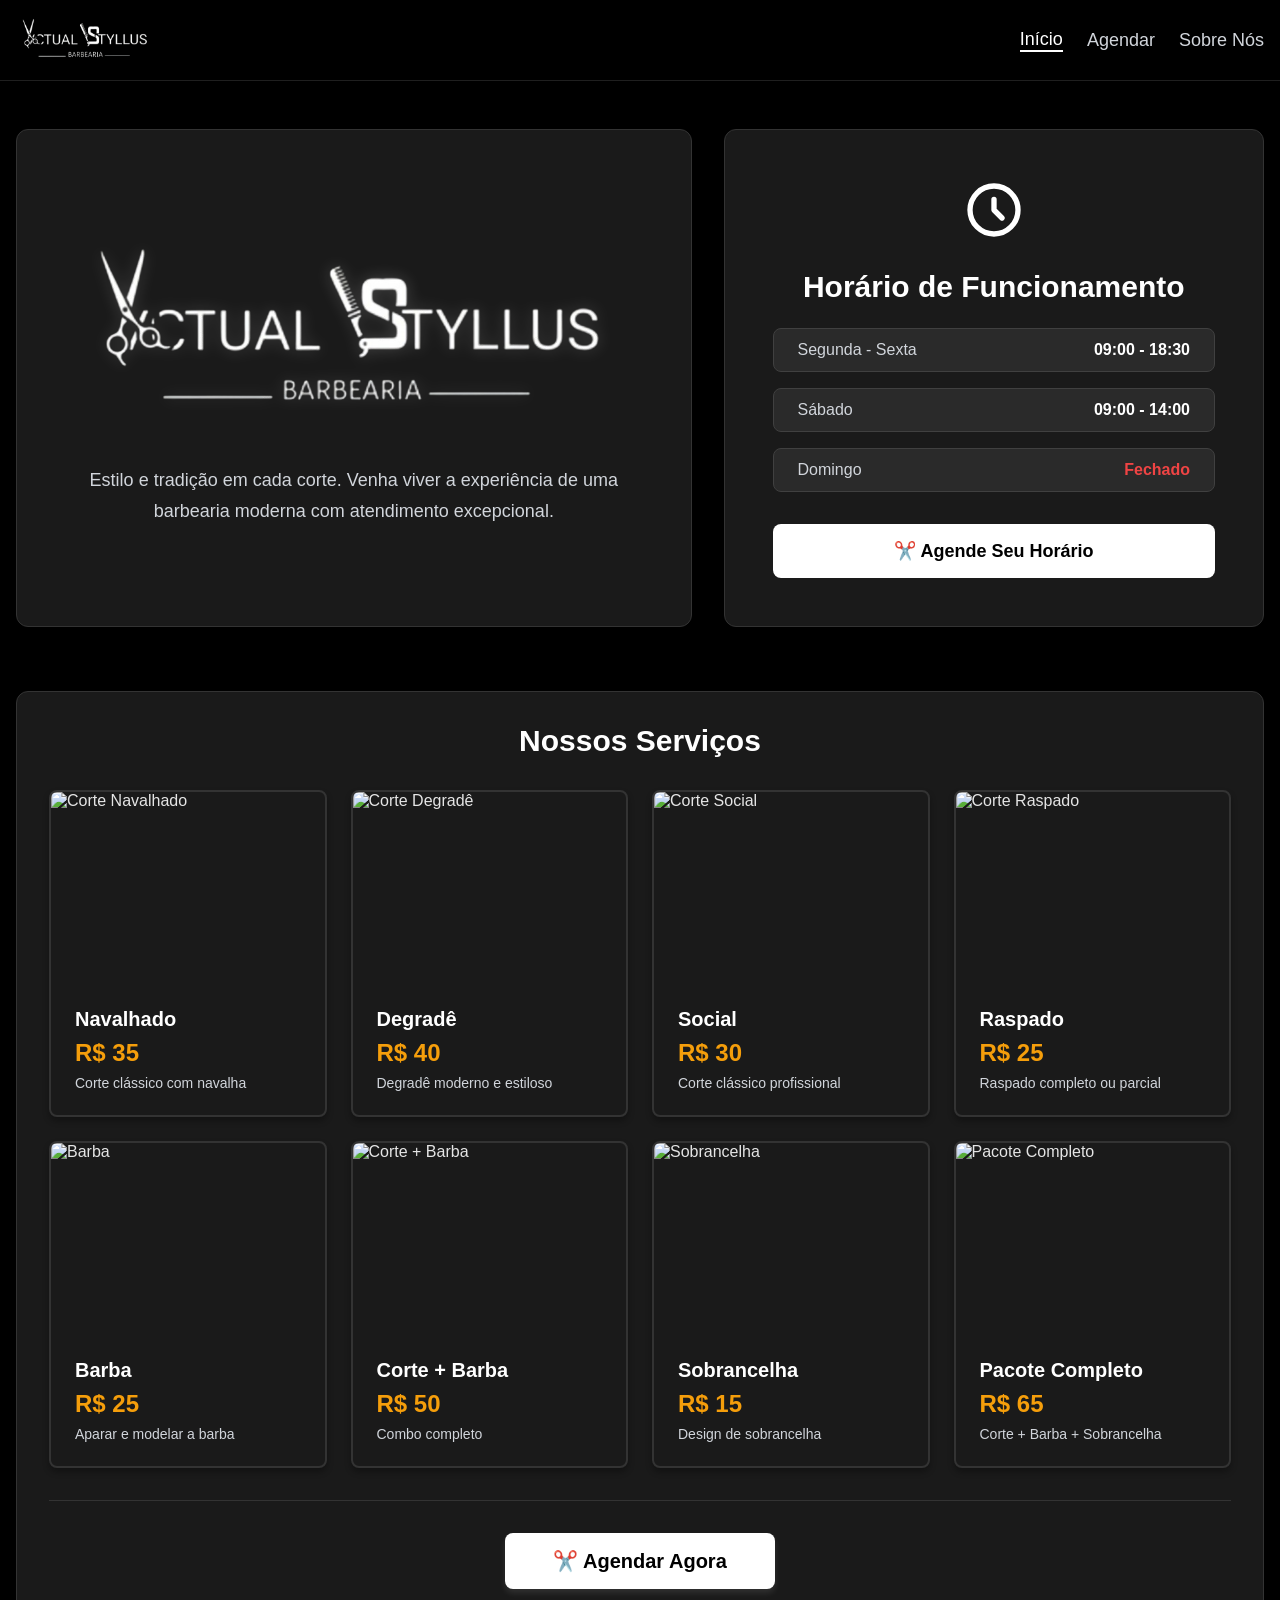
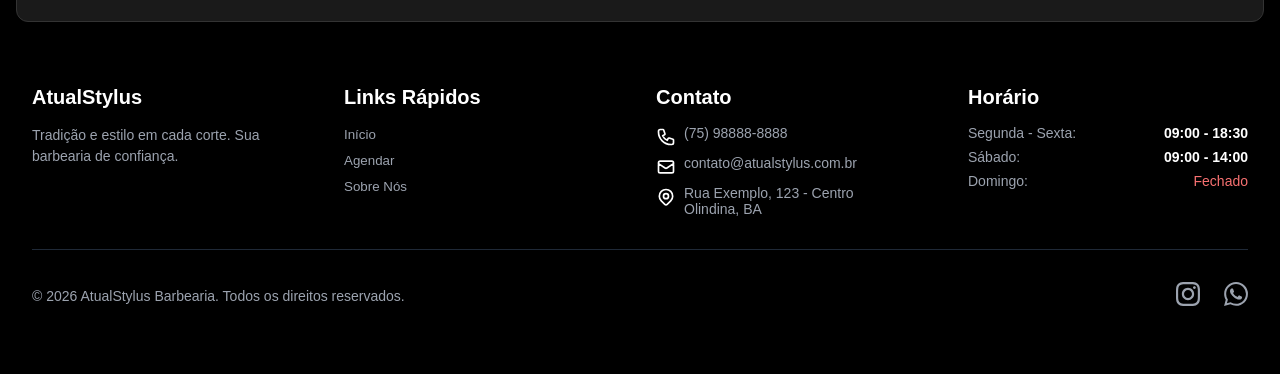
==== commit c0ca1b1f: "Inicio da impletementação de segurança de admin" ====
--- a/Index.html
+++ b/Index.html
@@ -7,19 +7,14 @@
     <link rel="stylesheet" href="style.css">
 </head>
 <body class="corpo-site">
-    <!-- CABEÇALHO -->
     <header class="cabecalho">
         <div class="container-cabecalho">
             <div class="barra-navegacao">
-                <!-- LOGO -->
                 <div class="logo">
-                    <svg class="icone-logo" fill="none" stroke="currentColor" viewBox="0 0 24 24">
-                        <path stroke-linecap="round" stroke-linejoin="round" stroke-width="2" d="M14.121 14.121L19 19m-7-7l7-7m-7 7l-2.879 2.879M12 12L9.121 9.121m0 5.758a3 3 0 10-4.243 4.243 3 3 0 004.243-4.243zm0-5.758a3 3 0 10-4.243-4.243 3 3 0 004.243 4.243z" />
-                    </svg>
-                    <h1 class="nome-logo">AtualStylus</h1>
+                    <img src="lOGO_SEM_FUNDO_para_usar-removebg-preview.png" alt="Logo AtualStylus" class="imagem-logo-cabecalho">
+                    <h1 class="nome-logo"></h1>
                 </div>
                 
-                <!-- BOTÃO MENU MOBILE -->
                 <button id="botaoMenuMobile" class="botao-menu-mobile">
                     <svg id="iconeMenu" class="icone-hamburguer" fill="none" stroke="currentColor" viewBox="0 0 24 24">
                         <path stroke-linecap="round" stroke-linejoin="round" stroke-width="2" d="M4 6h16M4 12h16M4 18h16" />
@@ -29,52 +24,38 @@
                     </svg>
                 </button>
 
-                <!-- NAVEGAÇÃO DESKTOP -->
                 <nav id="navegacaoDesktop" class="menu-desktop">
                     <button onclick="mostrarPagina('inicio')" class="link-menu ativo">Início</button>
                     <button onclick="mostrarPagina('agendamento')" class="link-menu">Agendar</button>
                     <button onclick="mostrarPagina('sobre')" class="link-menu">Sobre Nós</button>
-                    <button onclick="mostrarPagina('login')" id="botaoAdmin" class="link-menu">Admin</button>
-                    <button onclick="deslogar()" id="botaoSair" class="link-menu-sair hidden">Sair</button>
                 </nav>
             </div>
 
-            <!-- NAVEGAÇÃO MOBILE -->
             <nav id="navegacaoMobile" class="menu-mobile hidden">
                 <button onclick="mostrarPagina('inicio')" class="item-menu-mobile">Início</button>
                 <button onclick="mostrarPagina('agendamento')" class="item-menu-mobile">Agendar</button>
                 <button onclick="mostrarPagina('sobre')" class="item-menu-mobile">Sobre Nós</button>
-                <button onclick="mostrarPagina('login')" id="botaoAdminMobile" class="item-menu-mobile">Admin</button>
-                <button onclick="deslogar()" id="botaoSairMobile" class="item-menu-mobile-sair hidden">Sair</button>
             </nav>
         </div>
     </header>
 
-    <!-- CONTEÚDO PRINCIPAL -->
     <main class="conteudo-principal">
         
-        <!-- PÁGINA INICIAL -->
         <div id="paginaInicio" class="pagina ativa">
-            <!-- SEÇÃO HERO COM 2 COLUNAS -->
             <div class="secao-hero-dividida reveal">
-                <!-- COLUNA ESQUERDA - TEXTO -->
                 <div class="coluna-hero-texto hover-lift">
                     <div class="conteudo-hero-texto">
                         <div class="container-icone-hero">
                             <div class="circulo-icone scale-in">
-                                <svg class="icone-tesoura-grande" fill="none" stroke="currentColor" viewBox="0 0 24 24">
-                                    <path stroke-linecap="round" stroke-linejoin="round" stroke-width="2" d="M14.121 14.121L19 19m-7-7l7-7m-7 7l-2.879 2.879M12 12L9.121 9.121m0 5.758a3 3 0 10-4.243 4.243 3 3 0 004.243-4.243zm0-5.758a3 3 0 10-4.243-4.243 3 3 0 004.243 4.243z" />
-                                </svg>
+                                <img src="lOGO_SEM_FUNDO_para_usar-removebg-preview.png" alt="Logo AtualStylus" class="imagem-logo-hero">
                             </div>
                         </div>
-                        <h2 class="titulo-hero fade-in">AtualStylus Barbearia</h2>
                         <p class="subtitulo-hero fade-in" style="animation-delay: 0.2s">
                             Estilo e tradição em cada corte. Venha viver a experiência de uma barbearia moderna com atendimento excepcional.
                         </p>
                     </div>
                 </div>
 
-                <!-- COLUNA DIREITA - HORÁRIO E BOTÃO -->
                 <div class="coluna-hero-horario hover-lift">
                     <div class="caixa-horario-hero">
                         <svg class="icone-relogio-hero pulse" fill="none" stroke="currentColor" viewBox="0 0 24 24">
@@ -102,7 +83,6 @@
                 </div>
             </div>
 
-            <!-- SEÇÃO SERVIÇOS -->
             <div class="secao-servicos reveal">
                 <h3 class="titulo-secao">Nossos Serviços</h3>
                 <div class="grid-servicos">
@@ -172,7 +152,6 @@
                     </div>
                 </div>
                 
-                <!-- BOTÃO DE AGENDAMENTO NO FINAL DOS SERVIÇOS -->
                 <div class="container-botao-servicos reveal">
                     <button onclick="mostrarPagina('agendamento')" class="botao-agendar-servicos pulse">
                         ✂️ Agendar Agora
@@ -181,7 +160,6 @@
             </div>
         </div>
 
-        <!-- PÁGINA AGENDAMENTO -->
         <div id="paginaAgendamento" class="pagina">
             <div class="container-agendamento fade-in">
                 <h2 class="titulo-agendamento">Agende seu Horário</h2>
@@ -252,7 +230,6 @@
             </div>
         </div>
 
-        <!-- PÁGINA SOBRE NÓS -->
         <div id="paginaSobre" class="pagina">
             <div class="container-sobre">
                 <div class="caixa-sobre">
@@ -285,43 +262,10 @@
             </div>
         </div>
 
-        <!-- PÁGINA LOGIN ADMIN -->
-        <div id="paginaLogin" class="pagina">
-            <div class="container-login">
-                <div class="cabecalho-login">
-                    <svg class="icone-cadeado" fill="none" stroke="currentColor" viewBox="0 0 24 24">
-                        <path stroke-linecap="round" stroke-linejoin="round" stroke-width="2" d="M12 15v2m-6 4h12a2 2 0 002-2v-6a2 2 0 00-2-2H6a2 2 0 00-2 2v6a2 2 0 002 2zm10-10V7a4 4 0 00-8 0v4h8z" />
-                    </svg>
-                    <h2 class="titulo-login">Acesso Admin</h2>
-                </div>
-                <div class="formulario-login">
-                    <div class="campo-formulario">
-                        <label class="label-campo">Senha</label>
-                        <input type="password" id="campoSenhaAdmin" class="input-campo" placeholder="Digite a senha">
-                    </div>
-                    <button onclick="fazerLogin()" class="botao-login">Entrar</button>
-                    <p class="texto-info-senha">Senha padrão: admin123</p>
-                </div>
-            </div>
-        </div>
-
-        <!-- PÁGINA ADMIN -->
-        <div id="paginaAdmin" class="pagina">
-            <div class="painel-admin">
-                <div class="cabecalho-admin">
-                    <h2 class="titulo-admin">Agenda de Atendimentos</h2>
-                    <span id="contadorAgendamentos" class="contador-agendamentos">0 agendamentos</span>
-                </div>
-                <div id="listaAgendamentos"></div>
-            </div>
-        </div>
-    </main>
-
-    <!-- RODAPÉ -->
+        
     <footer class="rodape">
         <div class="container-rodape">
             <div class="grid-rodape">
-                <!-- COLUNA 1 - SOBRE -->
                 <div class="coluna-rodape">
                     <h3 class="titulo-coluna">AtualStylus</h3>
                     <p class="texto-coluna">
@@ -329,7 +273,6 @@
                     </p>
                 </div>
 
-                <!-- COLUNA 2 - LINKS RÁPIDOS -->
                 <div class="coluna-rodape">
                     <h3 class="titulo-coluna-branca">Links Rápidos</h3>
                     <ul class="lista-links">
@@ -339,7 +282,6 @@
                     </ul>
                 </div>
 
-                <!-- COLUNA 3 - CONTATO -->
                 <div class="coluna-rodape">
                     <h3 class="titulo-coluna-branca">Contato</h3>
                     <ul class="lista-contato">
@@ -365,7 +307,6 @@
                     </ul>
                 </div>
 
-                <!-- COLUNA 4 - HORÁRIO -->
                 <div class="coluna-rodape">
                     <h3 class="titulo-coluna-branca">Horário</h3>
                     <ul class="lista-horario-rodape">
@@ -385,22 +326,16 @@
                 </div>
             </div>
 
-            <!-- LINHA DIVISÓRIA RODAPÉ -->
             <div class="divisoria-rodape">
                 <div class="container-copyright">
                     <p class="texto-copyright">© 2026 AtualStylus Barbearia. Todos os direitos reservados.</p>
                     <div class="redes-sociais">
-                        <a href="#" class="icone-rede-social">
-                            <svg class="icone-social" fill="currentColor" viewBox="0 0 24 24">
-                                <path d="M24 12.073c0-6.627-5.373-12-12-12s-12 5.373-12 12c0 5.99 4.388 10.954 10.125 11.854v-8.385H7.078v-3.47h3.047V9.43c0-3.007 1.792-4.669 4.533-4.669 1.312 0 2.686.235 2.686.235v2.953H15.83c-1.491 0-1.956.925-1.956 1.874v2.25h3.328l-.532 3.47h-2.796v8.385C19.612 23.027 24 18.062 24 12.073z"/>
-                            </svg>
-                        </a>
-                        <a href="#" class="icone-rede-social">
+                        <a href="https://www.instagram.com/atualstyllus/" class="icone-rede-social">
                             <svg class="icone-social" fill="currentColor" viewBox="0 0 24 24">
                                 <path d="M12 2.163c3.204 0 3.584.012 4.85.07 3.252.148 4.771 1.691 4.919 4.919.058 1.265.069 1.645.069 4.849 0 3.205-.012 3.584-.069 4.849-.149 3.225-1.664 4.771-4.919 4.919-1.266.058-1.644.07-4.85.07-3.204 0-3.584-.012-4.849-.07-3.26-.149-4.771-1.699-4.919-4.92-.058-1.265-.07-1.644-.07-4.849 0-3.204.013-3.583.07-4.849.149-3.227 1.664-4.771 4.919-4.919 1.266-.057 1.645-.069 4.849-.069zm0-2.163c-3.259 0-3.667.014-4.947.072-4.358.2-6.78 2.618-6.98 6.98-.059 1.281-.073 1.689-.073 4.948 0 3.259.014 3.668.072 4.948.2 4.358 2.618 6.78 6.98 6.98 1.281.058 1.689.072 4.948.072 3.259 0 3.668-.014 4.948-.072 4.354-.2 6.782-2.618 6.979-6.98.059-1.28.073-1.689.073-4.948 0-3.259-.014-3.667-.072-4.947-.196-4.354-2.617-6.78-6.979-6.98-1.281-.059-1.69-.073-4.949-.073zm0 5.838c-3.403 0-6.162 2.759-6.162 6.162s2.759 6.163 6.162 6.163 6.162-2.759 6.162-6.163c0-3.403-2.759-6.162-6.162-6.162zm0 10.162c-2.209 0-4-1.79-4-4 0-2.209 1.791-4 4-4s4 1.791 4 4c0 2.21-1.791 4-4 4zm6.406-11.845c-.796 0-1.441.645-1.441 1.44s.645 1.44 1.441 1.44c.795 0 1.439-.645 1.439-1.44s-.644-1.44-1.439-1.44z"/>
                             </svg>
                         </a>
-                        <a href="https://wa.me/5575988888888" target="_blank" class="icone-rede-social">
+                        <a href="https://wa.me/5575991309594" target="_blank" class="icone-rede-social">
                             <svg class="icone-social" fill="currentColor" viewBox="0 0 24 24">
                                 <path d="M17.472 14.382c-.297-.149-1.758-.867-2.03-.967-.273-.099-.471-.148-.67.15-.197.297-.767.966-.94 1.164-.173.199-.347.223-.644.075-.297-.15-1.255-.463-2.39-1.475-.883-.788-1.48-1.761-1.653-2.059-.173-.297-.018-.458.13-.606.134-.133.298-.347.446-.52.149-.174.198-.298.298-.497.099-.198.05-.371-.025-.52-.075-.149-.669-1.612-.916-2.207-.242-.579-.487-.5-.669-.51-.173-.008-.371-.01-.57-.01-.198 0-.52.074-.792.372-.272.297-1.04 1.016-1.04 2.479 0 1.462 1.065 2.875 1.213 3.074.149.198 2.096 3.2 5.077 4.487.709.306 1.262.489 1.694.625.712.227 1.36.195 1.871.118.571-.085 1.758-.719 2.006-1.413.248-.694.248-1.289.173-1.413-.074-.124-.272-.198-.57-.347m-5.421 7.403h-.004a9.87 9.87 0 01-5.031-1.378l-.361-.214-3.741.982.998-3.648-.235-.374a9.86 9.86 0 01-1.51-5.26c.001-5.45 4.436-9.884 9.888-9.884 2.64 0 5.122 1.03 6.988 2.898a9.825 9.825 0 012.893 6.994c-.003 5.45-4.437 9.884-9.885 9.884m8.413-18.297A11.815 11.815 0 0012.05 0C5.495 0 .16 5.335.157 11.892c0 2.096.547 4.142 1.588 5.945L.057 24l6.305-1.654a11.882 11.882 0 005.683 1.448h.005c6.554 0 11.89-5.335 11.893-11.893a11.821 11.821 0 00-3.48-8.413z"/>
                             </svg>
--- a/style.css
+++ b/style.css
@@ -1,6 +1,3 @@
-/* =========================================
-   1. RESET E CONFIGURAÇÕES GERAIS
-   ========================================= */
 * {
     margin: 0;
     padding: 0;
@@ -14,6 +11,16 @@
     min-height: 100vh;
 }
 
+select {
+    min-height: 40px; 
+    padding: 10px; 
+    font-size: 16px; 
+    box-sizing: border-box;
+    -webkit-appearance: none;
+    -moz-appearance: none;
+    appearance: none;
+}
+
 select, input {
     color-scheme: dark;
 }
@@ -34,9 +41,7 @@
     scroll-behavior: smooth;
 }
 
-/* =========================================
-   2. ANIMAÇÕES E EFEITOS (PRESERVADOS DO ORIGINAL)
-   ========================================= */
+/*2. ANIMAÇÕES E EFEITOS*/
 @keyframes fadeIn {
     from { opacity: 0; transform: translateY(20px); }
     to { opacity: 1; transform: translateY(0); }
@@ -82,9 +87,7 @@
     50% { background-position: 100% center; }
 }
 
-/* =========================================
-   3. SISTEMA DE PÁGINAS (SPA)
-   ========================================= */
+/*3. SISTEMA DE PÁGINAS*/
 .pagina {
     display: none;
     opacity: 0;
@@ -96,9 +99,7 @@
     opacity: 1;
 }
 
-/* =========================================
-   4. CABEÇALHO E NAVEGAÇÃO
-   ========================================= */
+/*4. CABEÇALHO E NAVEGAÇÃO*/
 .cabecalho {
     background-color: #000000;
     box-shadow: 0 10px 15px -3px rgba(0, 0, 0, 0.1);
@@ -123,7 +124,14 @@
 
 /* Logo */
 .logo { display: flex; align-items: center; gap: 0.75rem; }
-.icone-logo { height: 2rem; width: 2rem; color: #ffffff; }
+
+/* NOVO: Estilo das imagens da logo */
+.imagem-logo-cabecalho {
+    height: 3rem; /* Tamanho proporcional ao cabeçalho */
+    width: auto;
+    object-fit: contain;
+}
+
 .nome-logo { font-size: 1.5rem; font-weight: bold; color: white; }
 
 /* Menu Mobile Botões */
@@ -158,18 +166,14 @@
 .item-menu-mobile-sair { color: #f87171; }
 .item-menu-mobile-sair:hover { background-color: #1f2937; }
 
-/* =========================================
-   5. CONTEÚDO PRINCIPAL
-   ========================================= */
+/*5. CONTEÚDO PRINCIPAL*/
 .conteudo-principal {
     max-width: 1280px;
     margin: 0 auto;
-    padding: 3rem 1rem 1rem 1rem; /* Padding inferior ajustado */
-}
-
-/* =========================================
-   6. PÁGINA INICIAL (HERO)
-   ========================================= */
+    padding: 3rem 1rem 1rem 1rem; 
+}
+
+/*6. PÁGINA INICIAL (HERO)*/
 .secao-hero-dividida {
     display: grid;
     grid-template-columns: 1fr;
@@ -184,8 +188,22 @@
 }
 .conteudo-hero-texto { text-align: center; width: 100%; }
 .container-icone-hero { display: flex; justify-content: center; margin-bottom: 1.5rem; }
-.circulo-icone { background-color: #ffffff; padding: 1.5rem; border-radius: 9999px; }
-.icone-tesoura-grande { height: 5rem; width: 5rem; color: #000000; }
+
+/* Círculo que envolve a logo na Hero */
+.circulo-icone { 
+    background-color: transparent; /* Removido fundo branco para destacar o PNG transparente */
+    padding: 0.5rem; 
+    border-radius: 9999px; 
+}
+
+/* Estilo da Logo Principal (Hero) */
+.imagem-logo-hero {
+    height: 12rem; /* Tamanho grande para destaque */
+    width: auto;
+    object-fit: contain;
+    filter: drop-shadow(0px 0px 8px rgba(255,255,255,0.2));
+}
+
 .titulo-hero { font-size: 3rem; font-weight: bold; color: white; margin-bottom: 1.5rem; }
 .subtitulo-hero { font-size: 1.125rem; color: #d1d5db; line-height: 1.75; }
 
@@ -213,14 +231,12 @@
 }
 .botao-agendar-hero:hover { background-color: #e5e5e5; transform: scale(1.05); }
 
-/* =========================================
-   7. SEÇÃO SERVIÇOS (COM CORREÇÃO DE ESPAÇAMENTO)
-   ========================================= */
+/*7. SEÇÃO SERVIÇOS*/
 .secao-servicos {
     background-color: #1a1a1a;
     border-radius: 0.75rem;
     padding: 2rem;
-    margin-bottom: 1rem; /* CORREÇÃO: Margem reduzida para aproximar do footer */
+    margin-bottom: 1rem; 
     border: 1px solid #333333;
 }
 
@@ -258,9 +274,7 @@
     box-shadow: 0 6px 12px rgba(255, 255, 255, 0.2);
 }
 
-/* =========================================
-   8. PÁGINA AGENDAMENTO (NOVO DESIGN PREMIUM)
-   ========================================= */
+/*8. PÁGINA AGENDAMENTO*/
 .container-agendamento {
     max-width: 42rem; margin: 0 auto; background-color: #1a1a1a;
     border-radius: 1rem; padding: 2.5rem; border: 1px solid #333333;
@@ -291,7 +305,7 @@
     background-color: #171717; box-shadow: 0 0 0 4px rgba(245, 158, 11, 0.1);
 }
 
-/* NOVO: Grid de 2 Barbeiros (Cards) */
+/* Grid de 2 Barbeiros (Cards) */
 .grid-barbeiros {
     display: grid; grid-template-columns: 1fr 1fr; /* 2 Colunas */
     gap: 1.5rem; margin-top: 0.5rem;
@@ -312,9 +326,6 @@
     border: 3px solid #404040; margin-bottom: 0.75rem; transition: border-color 0.3s;
 }
 .nome-barbeiro-card { color: #d1d5db; font-weight: 600; font-size: 1rem; text-align: center; }
-
-/* Efeito Hover */
-.cartao-barbeiro:hover .conteudo-barbeiro { border-color: #525252; transform: translateY(-2px); }
 
 /* Estado Selecionado */
 .input-radio-barbeiro:checked + .conteudo-barbeiro {
@@ -336,14 +347,12 @@
     box-shadow: 0 10px 15px -3px rgba(245, 158, 11, 0.3);
 }
 
-.texto-info-fidelidade, .texto-info-horario {
+.texto-info-horario {
     color: #9ca3af; font-size: 0.85rem; margin-top: 0.5rem;
     display: flex; align-items: center; gap: 0.5rem;
 }
 
-/* =========================================
-   9. OUTRAS PÁGINAS (SOBRE, LOGIN, ADMIN)
-   ========================================= */
+/*9. OUTRAS PÁGINAS (SOBRE, LOGIN, ADMIN)*/
 /* Página Sobre */
 .container-sobre { max-width: 56rem; margin: 0 auto; }
 .caixa-sobre {
@@ -387,18 +396,11 @@
     transition: background-color 0.3s; margin-bottom: 1rem; border: 1px solid #333333;
 }
 .cartao-agendamento:hover { background-color: #2a2a2a; }
-.botao-cancelar {
-    background-color: #ef4444; color: white; padding: 0.5rem 1.5rem;
-    border-radius: 0.5rem; border: none; cursor: pointer; white-space: nowrap; transition: background-color 0.3s;
-}
-.botao-cancelar:hover { background-color: #dc2626; }
-
-/* =========================================
-   10. RODAPÉ (COM CORREÇÃO DE ESPAÇAMENTO)
-   ========================================= */
+
+/*10. RODAPÉ*/
 .rodape {
     background-color: #000000;
-    margin-top: 0; /* CORREÇÃO: Margem removida */
+    margin-top: 0; 
     padding: 3rem 0;
 }
 
@@ -436,9 +438,7 @@
 /* Utilitários */
 .hidden { display: none; }
 
-/* =========================================
-   11. RESPONSIVO
-   ========================================= */
+/*11. RESPONSIVO*/
 @media (min-width: 768px) {
     .botao-menu-mobile { display: none; }
     .menu-desktop { display: flex; }
@@ -460,4 +460,30 @@
     .container-agendamento { padding: 1.5rem; }
     .grid-barbeiros { gap: 0.75rem; }
     .foto-barbeiro { width: 60px; height: 60px; }
+    .imagem-logo-hero { height: 8rem; }
+}
+
+/* Botão Cancelar Admin */
+.botao-cancelar {
+    background-color: #ef4444;
+    color: white;
+    padding: 0.75rem 1.5rem;
+    border-radius: 0.5rem;
+    border: none;
+    cursor: pointer;
+    white-space: nowrap;
+    transition: all 0.2s;
+    font-weight: 600;
+}
+
+.botao-cancelar:hover {
+    background-color: #dc2626;
+}
+
+@media (max-width: 767px) {
+    .secao-hero-dividida {
+        display: flex;
+        flex-direction: column-reverse;
+        gap: 1.5rem;
+    }
 }
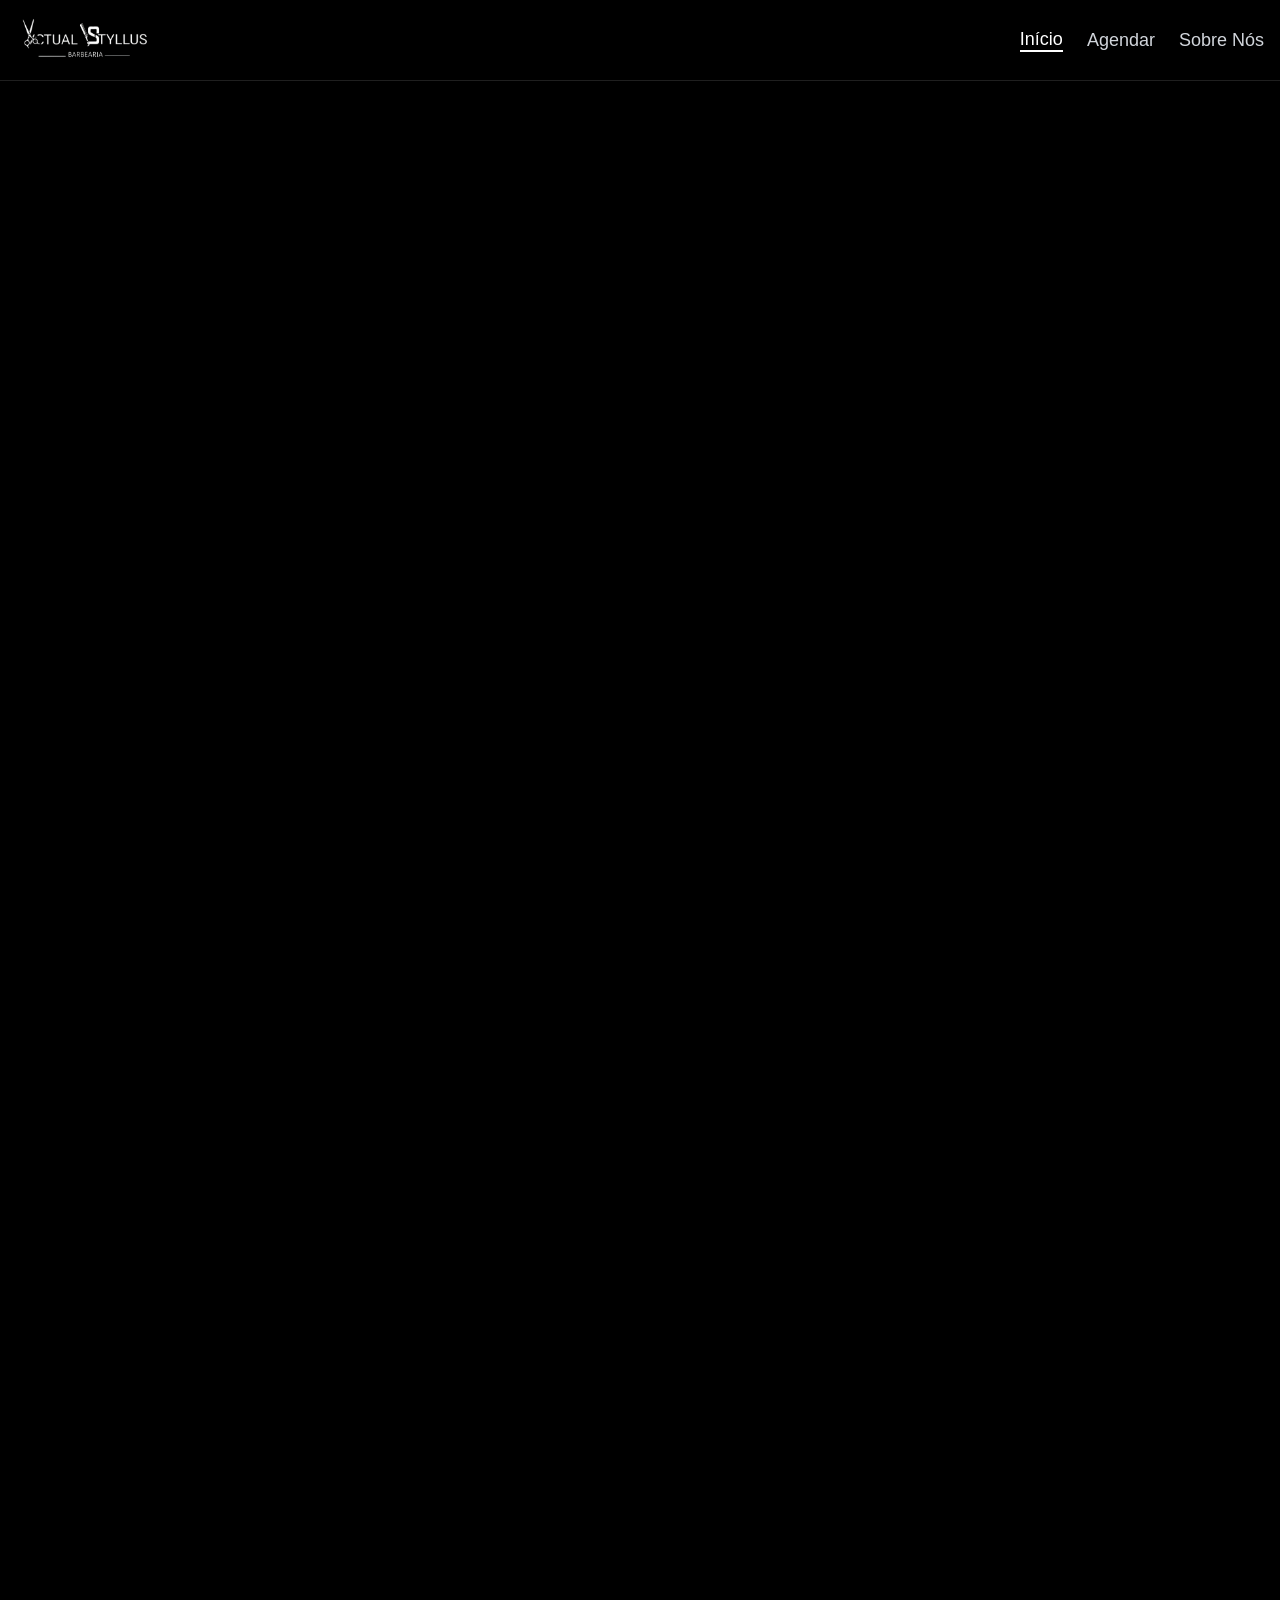
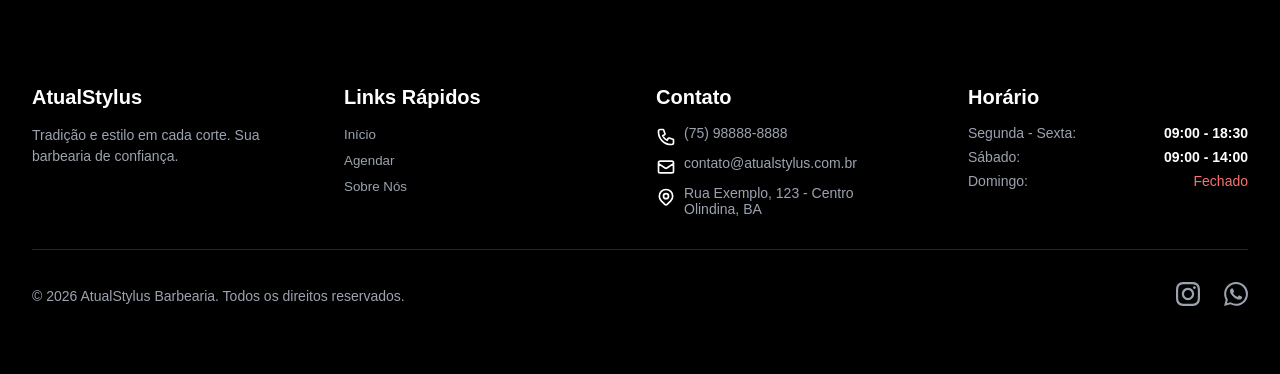
==== commit 3c171dc6: "Final site" ====
--- a/Index.html
+++ b/Index.html
@@ -182,14 +182,14 @@
                                 <input type="radio" name="barbeiro" value="1" id="campoBarbeiro" class="input-radio-barbeiro">
                                 <div class="conteudo-barbeiro">
                                     <img src="https://images.unsplash.com/photo-1507003211169-0a1dd7228f2d?w=200&h=200&fit=crop" alt="Carlos Silva" class="foto-barbeiro">
-                                    <p class="nome-barbeiro-card">Carlos Silva</p>
+                                    <p class="nome-barbeiro-card">Geilson</p>
                                 </div>
                             </label>
                             <label class="cartao-barbeiro">
                                 <input type="radio" name="barbeiro" value="2" class="input-radio-barbeiro">
                                 <div class="conteudo-barbeiro">
                                     <img src="https://images.unsplash.com/photo-1500648767791-00dcc994a43e?w=200&h=200&fit=crop" alt="Roberto Santos" class="foto-barbeiro">
-                                    <p class="nome-barbeiro-card">Roberto Santos</p>
+                                    <p class="nome-barbeiro-card">Denilson</p>
                                 </div>
                             </label>
                         </div>
@@ -345,7 +345,8 @@
             </div>
         </div>
     </footer>
-
+<script src="https://cdn.jsdelivr.net/npm/@supabase/supabase-js@2"></script>
+    
     <script src="script.js"></script>
 </body>
 </html>
--- a/style.css
+++ b/style.css
@@ -1,3 +1,4 @@
+
 * {
     margin: 0;
     padding: 0;
@@ -12,9 +13,9 @@
 }
 
 select {
-    min-height: 40px; 
-    padding: 10px; 
-    font-size: 16px; 
+    min-height: 40px;
+    padding: 10px;
+    font-size: 16px;
     box-sizing: border-box;
     -webkit-appearance: none;
     -moz-appearance: none;
@@ -25,7 +26,6 @@
     color-scheme: dark;
 }
 
-/* Sobrescrever estilos do Tailwind / Inputs Globais */
 .input-campo:focus,
 .select-campo:focus {
     outline: 2px solid #ffffff;
@@ -36,12 +36,10 @@
     color: #6b7280;
 }
 
-/* Smooth Scroll */
 html {
     scroll-behavior: smooth;
 }
 
-/*2. ANIMAÇÕES E EFEITOS*/
 @keyframes fadeIn {
     from { opacity: 0; transform: translateY(20px); }
     to { opacity: 1; transform: translateY(0); }
@@ -74,7 +72,6 @@
 .reveal { opacity: 0; transform: translateY(50px); transition: opacity 0.6s ease-out, transform 0.6s ease-out; }
 .reveal.active { opacity: 1; transform: translateY(0); }
 
-/* Texto Gradiente Animado */
 .gradient-text {
     background: linear-gradient(90deg, #ffffff, #cccccc, #ffffff);
     background-size: 200% auto;
@@ -87,7 +84,6 @@
     50% { background-position: 100% center; }
 }
 
-/*3. SISTEMA DE PÁGINAS*/
 .pagina {
     display: none;
     opacity: 0;
@@ -99,7 +95,6 @@
     opacity: 1;
 }
 
-/*4. CABEÇALHO E NAVEGAÇÃO*/
 .cabecalho {
     background-color: #000000;
     box-shadow: 0 10px 15px -3px rgba(0, 0, 0, 0.1);
@@ -122,23 +117,19 @@
     padding: 1rem 0;
 }
 
-/* Logo */
 .logo { display: flex; align-items: center; gap: 0.75rem; }
 
-/* NOVO: Estilo das imagens da logo */
 .imagem-logo-cabecalho {
-    height: 3rem; /* Tamanho proporcional ao cabeçalho */
+    height: 3rem;
     width: auto;
     object-fit: contain;
 }
 
 .nome-logo { font-size: 1.5rem; font-weight: bold; color: white; }
 
-/* Menu Mobile Botões */
 .botao-menu-mobile { display: block; color: white; background: none; border: none; cursor: pointer; }
 .icone-hamburguer, .icone-fechar { height: 1.5rem; width: 1.5rem; }
 
-/* Menu Desktop */
 .menu-desktop { display: none; gap: 1.5rem; }
 
 .link-menu, .link-menu-sair {
@@ -152,7 +143,6 @@
 .link-menu-sair { color: #f87171; }
 .link-menu-sair:hover { color: #fca5a5; }
 
-/* Menu Mobile Lista */
 .menu-mobile { padding-bottom: 1rem; display: flex; flex-direction: column; gap: 0.5rem; }
 
 .item-menu-mobile, .item-menu-mobile-sair {
@@ -166,14 +156,12 @@
 .item-menu-mobile-sair { color: #f87171; }
 .item-menu-mobile-sair:hover { background-color: #1f2937; }
 
-/*5. CONTEÚDO PRINCIPAL*/
 .conteudo-principal {
     max-width: 1280px;
     margin: 0 auto;
-    padding: 3rem 1rem 1rem 1rem; 
-}
-
-/*6. PÁGINA INICIAL (HERO)*/
+    padding: 3rem 1rem 1rem 1rem;
+}
+
 .secao-hero-dividida {
     display: grid;
     grid-template-columns: 1fr;
@@ -181,36 +169,42 @@
     margin-bottom: 4rem;
 }
 
-/* Coluna Texto */
 .coluna-hero-texto {
-    background-color: #1a1a1a; border-radius: 0.75rem; padding: 3rem;
-    border: 1px solid #333333; display: flex; align-items: center; justify-content: center;
+    background-color: #1a1a1a;
+    border-radius: 0.75rem;
+    padding: 3rem;
+    border: 1px solid #333333;
+    display: flex;
+    align-items: center;
+    justify-content: center;
 }
 .conteudo-hero-texto { text-align: center; width: 100%; }
 .container-icone-hero { display: flex; justify-content: center; margin-bottom: 1.5rem; }
 
-/* Círculo que envolve a logo na Hero */
-.circulo-icone { 
-    background-color: transparent; /* Removido fundo branco para destacar o PNG transparente */
-    padding: 0.5rem; 
-    border-radius: 9999px; 
-}
-
-/* Estilo da Logo Principal (Hero) */
+.circulo-icone {
+    background-color: transparent;
+    padding: 0.5rem;
+    border-radius: 9999px;
+}
+
 .imagem-logo-hero {
-    height: 12rem; /* Tamanho grande para destaque */
+    height: 12rem;
     width: auto;
     object-fit: contain;
-    filter: drop-shadow(0px 0px 8px rgba(255,255,255,0.2));
+    filter: drop-shadow(0px 0px 8px rgba(255, 255, 255, 0.2));
 }
 
 .titulo-hero { font-size: 3rem; font-weight: bold; color: white; margin-bottom: 1.5rem; }
 .subtitulo-hero { font-size: 1.125rem; color: #d1d5db; line-height: 1.75; }
 
-/* Coluna Horário */
 .coluna-hero-horario {
-    background-color: #1a1a1a; border-radius: 0.75rem; padding: 3rem;
-    border: 1px solid #333333; display: flex; align-items: center; justify-content: center;
+    background-color: #1a1a1a;
+    border-radius: 0.75rem;
+    padding: 3rem;
+    border: 1px solid #333333;
+    display: flex;
+    align-items: center;
+    justify-content: center;
 }
 .caixa-horario-hero { width: 100%; text-align: center; }
 .icone-relogio-hero { height: 4rem; width: 4rem; color: #ffffff; margin: 0 auto 1.5rem; }
@@ -231,31 +225,55 @@
 }
 .botao-agendar-hero:hover { background-color: #e5e5e5; transform: scale(1.05); }
 
-/*7. SEÇÃO SERVIÇOS*/
 .secao-servicos {
     background-color: #1a1a1a;
     border-radius: 0.75rem;
     padding: 2rem;
-    margin-bottom: 1rem; 
+    margin-bottom: 1rem;
     border: 1px solid #333333;
 }
 
 .titulo-secao { font-size: 1.875rem; font-weight: bold; color: white; text-align: center; margin-bottom: 2rem; }
-
 .grid-servicos { display: grid; grid-template-columns: 1fr; gap: 1.5rem; }
 
 .cartao-servico {
-    background-color: #1a1a1a; border-radius: 0.5rem; overflow: hidden;
-    cursor: pointer; transition: all 0.3s; box-shadow: 0 4px 6px rgba(0, 0, 0, 0.3);
+    background-color: #1a1a1a;
+    border-radius: 0.5rem;
+    overflow: hidden;
+    cursor: pointer;
+
+    transition: transform 0.3s ease-out, box-shadow 0.3s ease, border-color 0.15s ease-in;
+    
+    box-shadow: 0 4px 6px rgba(0, 0, 0, 0.3);
     border: 2px solid #333333;
-}
+    
+    -webkit-backface-visibility: hidden;
+    backface-visibility: hidden;
+}
+
 .cartao-servico:hover {
-    background-color: #2a2a2a; transform: translateY(-5px);
-    box-shadow: 0 10px 20px rgba(255, 255, 255, 0.1); border-color: #ffffff;
-}
-
-.imagem-servico { width: 100%; height: 200px; overflow: hidden; position: relative; }
-.foto-servico { width: 100%; height: 100%; object-fit: cover; transition: transform 0.3s; }
+    background-color: #2a2a2a;
+    transform: translateY(-5px);
+    box-shadow: 0 10px 20px rgba(255, 255, 255, 0.1);
+    border-color: #ffffff;
+}
+
+.imagem-servico {
+    width: 100%;
+    height: 200px;
+    overflow: hidden;
+    position: relative;
+    -webkit-mask-image: -webkit-radial-gradient(white, black);
+}
+
+.foto-servico {
+    width: 100%;
+    height: 100%;
+    object-fit: cover;
+    transition: transform 0.3s ease-out;
+    will-change: transform;
+}
+
 .cartao-servico:hover .foto-servico { transform: scale(1.1); }
 
 .nome-servico { font-size: 1.25rem; font-weight: 600; color: white; margin: 1rem 1.5rem 0.5rem 1.5rem; }
@@ -274,10 +292,13 @@
     box-shadow: 0 6px 12px rgba(255, 255, 255, 0.2);
 }
 
-/*8. PÁGINA AGENDAMENTO*/
 .container-agendamento {
-    max-width: 42rem; margin: 0 auto; background-color: #1a1a1a;
-    border-radius: 1rem; padding: 2.5rem; border: 1px solid #333333;
+    max-width: 42rem;
+    margin: 0 auto;
+    background-color: #1a1a1a;
+    border-radius: 1rem;
+    padding: 2.5rem;
+    border: 1px solid #333333;
     box-shadow: 0 20px 25px -5px rgba(0, 0, 0, 0.5);
 }
 
@@ -287,32 +308,28 @@
 }
 
 .formulario-agendamento { display: flex; flex-direction: column; gap: 1.5rem; }
-
 .campo-formulario { display: flex; flex-direction: column; }
 .label-campo {
     display: block; color: #e5e7eb; margin-bottom: 0.5rem;
     font-size: 0.95rem; font-weight: 600; margin-left: 0.2rem;
 }
 
-/* Inputs Modernos */
 .input-campo, .select-campo {
     width: 100%; padding: 1rem; background-color: #262626; color: white;
     border-radius: 0.75rem; border: 2px solid #333333; outline: none;
     transition: all 0.3s ease; font-size: 1rem;
 }
 .input-campo:focus, .select-campo:focus {
-    border-color: #f59e0b; /* Dourado */
-    background-color: #171717; box-shadow: 0 0 0 4px rgba(245, 158, 11, 0.1);
-}
-
-/* Grid de 2 Barbeiros (Cards) */
+    border-color: #f59e0b; background-color: #171717;
+    box-shadow: 0 0 0 4px rgba(245, 158, 11, 0.1);
+}
+
 .grid-barbeiros {
-    display: grid; grid-template-columns: 1fr 1fr; /* 2 Colunas */
+    display: grid; grid-template-columns: 1fr 1fr;
     gap: 1.5rem; margin-top: 0.5rem;
 }
 
 .input-radio-barbeiro { display: none; }
-
 .cartao-barbeiro { cursor: pointer; position: relative; }
 
 .conteudo-barbeiro {
@@ -327,7 +344,6 @@
 }
 .nome-barbeiro-card { color: #d1d5db; font-weight: 600; font-size: 1rem; text-align: center; }
 
-/* Estado Selecionado */
 .input-radio-barbeiro:checked + .conteudo-barbeiro {
     border-color: #f59e0b; background-color: rgba(245, 158, 11, 0.05);
     box-shadow: 0 4px 6px -1px rgba(0, 0, 0, 0.1);
@@ -335,7 +351,6 @@
 .input-radio-barbeiro:checked + .conteudo-barbeiro .foto-barbeiro { border-color: #f59e0b; }
 .input-radio-barbeiro:checked + .conteudo-barbeiro .nome-barbeiro-card { color: #f59e0b; font-weight: bold; }
 
-/* Botão Confirmar */
 .botao-confirmar {
     width: 100%; background-color: #f59e0b; color: #000000; padding: 1.2rem;
     border-radius: 0.75rem; font-size: 1.125rem; font-weight: 700; border: none;
@@ -347,13 +362,16 @@
     box-shadow: 0 10px 15px -3px rgba(245, 158, 11, 0.3);
 }
 
+.botao-confirmar:disabled {
+    background-color: #404040; color: #a3a3a3; cursor: not-allowed;
+    transform: none !important; box-shadow: none !important; opacity: 0.7;
+}
+
 .texto-info-horario {
     color: #9ca3af; font-size: 0.85rem; margin-top: 0.5rem;
     display: flex; align-items: center; gap: 0.5rem;
 }
 
-/*9. OUTRAS PÁGINAS (SOBRE, LOGIN, ADMIN)*/
-/* Página Sobre */
 .container-sobre { max-width: 56rem; margin: 0 auto; }
 .caixa-sobre {
     background-color: #1a1a1a; border-radius: 0.75rem; padding: 2rem;
@@ -367,7 +385,6 @@
 .titulo-valor { font-size: 1.5rem; font-weight: bold; color: #ffffff; margin-bottom: 1rem; }
 .texto-valor { color: #d1d5db; }
 
-/* Página Login */
 .container-login {
     max-width: 28rem; margin: 0 auto; background-color: #1a1a1a;
     border-radius: 0.75rem; padding: 2rem; border: 1px solid #333333;
@@ -383,7 +400,6 @@
 .botao-login:hover { background-color: #e5e5e5; }
 .texto-info-senha { color: #9ca3af; font-size: 0.875rem; text-align: center; }
 
-/* Página Admin */
 .painel-admin { display: flex; flex-direction: column; gap: 1.5rem; }
 .cabecalho-admin { display: flex; justify-content: space-between; align-items: center; flex-wrap: wrap; gap: 1rem; }
 .titulo-admin { font-size: 1.875rem; font-weight: bold; color: white; }
@@ -397,10 +413,16 @@
 }
 .cartao-agendamento:hover { background-color: #2a2a2a; }
 
-/*10. RODAPÉ*/
+.botao-cancelar {
+    background-color: #ef4444; color: white; padding: 0.75rem 1.5rem;
+    border-radius: 0.5rem; border: none; cursor: pointer; white-space: nowrap;
+    transition: all 0.2s; font-weight: 600;
+}
+.botao-cancelar:hover { background-color: #dc2626; }
+
 .rodape {
     background-color: #000000;
-    margin-top: 0; 
+    margin-top: 0;
     padding: 3rem 0;
 }
 
@@ -435,14 +457,12 @@
 .icone-rede-social:hover { color: #ffffff; }
 .icone-social { height: 1.5rem; width: 1.5rem; }
 
-/* Utilitários */
 .hidden { display: none; }
 
-/*11. RESPONSIVO*/
 @media (min-width: 768px) {
     .botao-menu-mobile { display: none; }
     .menu-desktop { display: flex; }
-    
+
     .secao-hero-dividida { grid-template-columns: 1fr 1fr; }
     .grid-servicos { grid-template-columns: repeat(2, 1fr); }
     .grid-valores { grid-template-columns: repeat(2, 1fr); }
@@ -453,31 +473,6 @@
 @media (min-width: 1024px) {
     .grid-servicos { grid-template-columns: repeat(4, 1fr); }
     .grid-rodape { grid-template-columns: repeat(4, 1fr); }
-}
-
-/* Ajustes Mobile Específicos para Agendamento */
-@media (max-width: 480px) {
-    .container-agendamento { padding: 1.5rem; }
-    .grid-barbeiros { gap: 0.75rem; }
-    .foto-barbeiro { width: 60px; height: 60px; }
-    .imagem-logo-hero { height: 8rem; }
-}
-
-/* Botão Cancelar Admin */
-.botao-cancelar {
-    background-color: #ef4444;
-    color: white;
-    padding: 0.75rem 1.5rem;
-    border-radius: 0.5rem;
-    border: none;
-    cursor: pointer;
-    white-space: nowrap;
-    transition: all 0.2s;
-    font-weight: 600;
-}
-
-.botao-cancelar:hover {
-    background-color: #dc2626;
 }
 
 @media (max-width: 767px) {
@@ -486,4 +481,11 @@
         flex-direction: column-reverse;
         gap: 1.5rem;
     }
+}
+
+@media (max-width: 480px) {
+    .container-agendamento { padding: 1.5rem; }
+    .grid-barbeiros { gap: 0.75rem; }
+    .foto-barbeiro { width: 60px; height: 60px; }
+    .imagem-logo-hero { height: 8rem; }
 }
